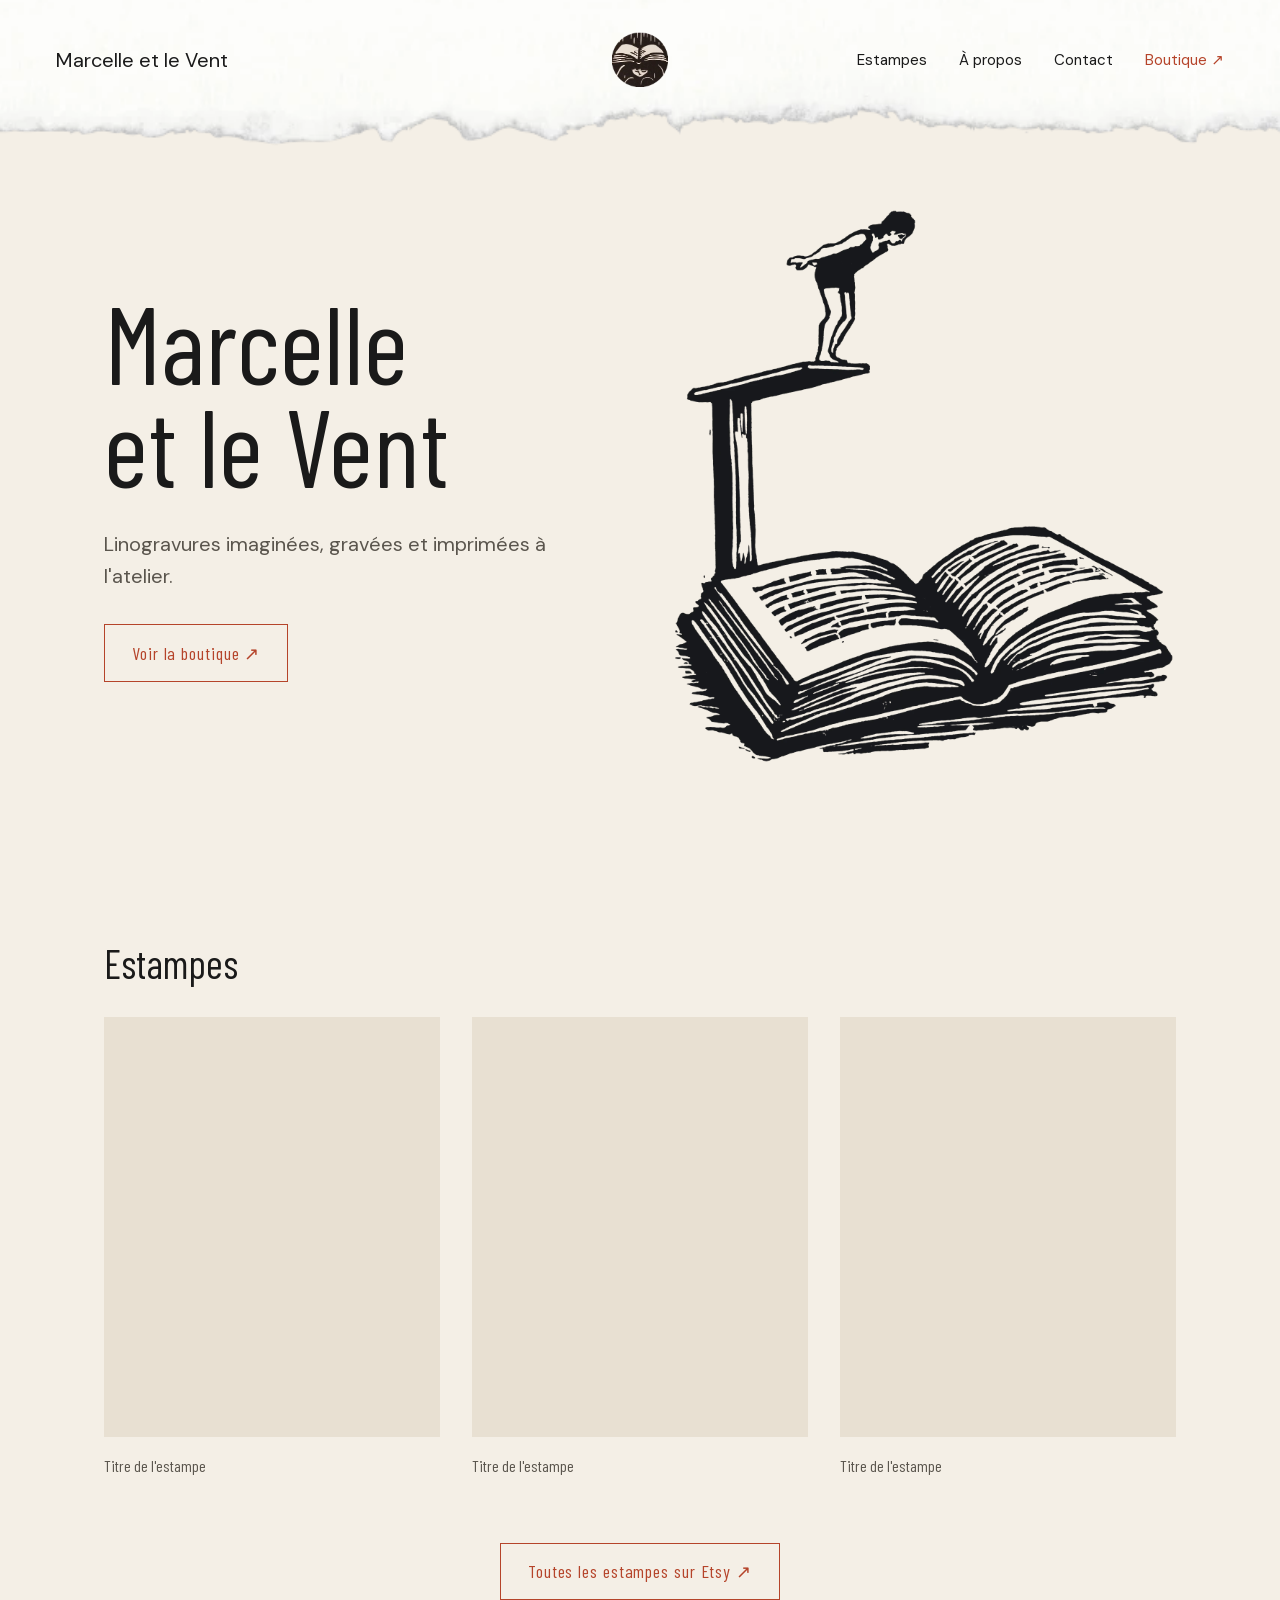
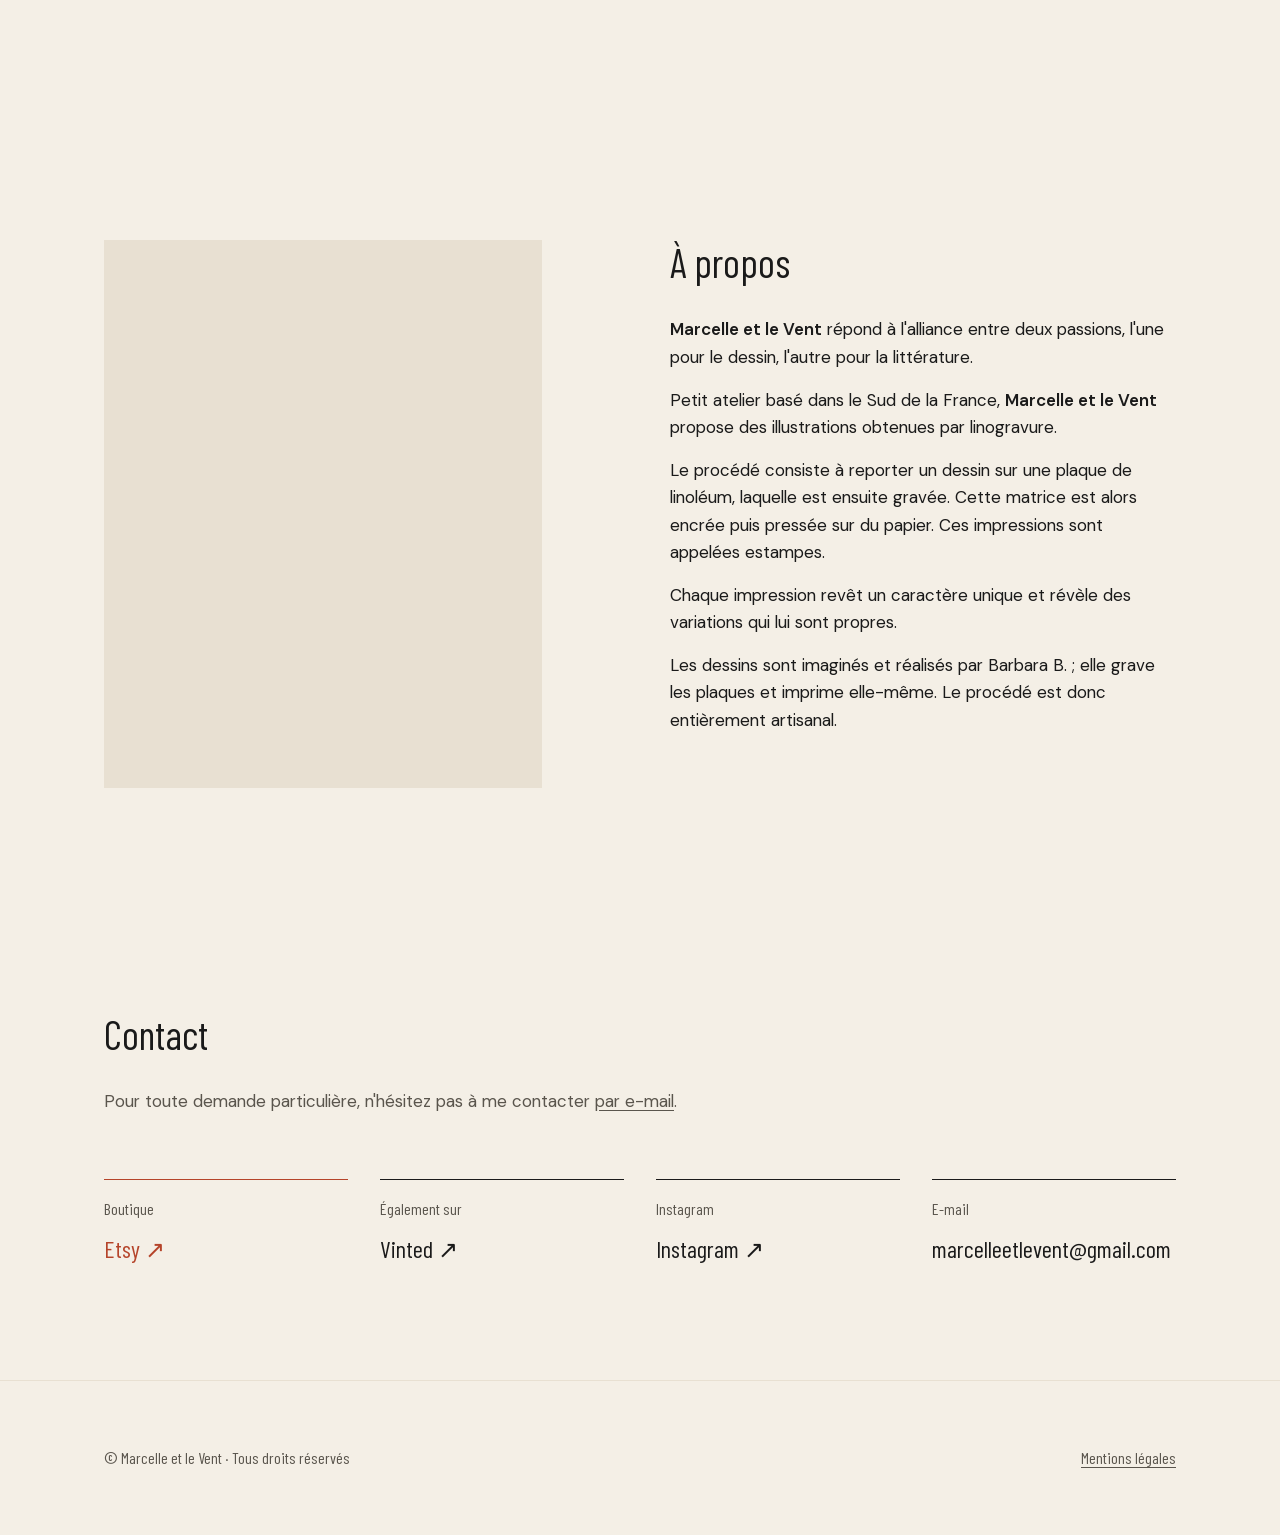
==== index.html @ aa11b21b "Ajouter la propriété intellectuelle aux mentions légales - Nouvelle partie « Propriété intellectuell" ====
<!doctype html>
<html lang="fr">
<head>
  <meta charset="utf-8">
  <meta name="viewport" content="width=device-width, initial-scale=1">
  <!-- Le site n'existe qu'en clair : demande aux navigateurs de ne pas l'assombrir -->
  <meta name="color-scheme" content="only light">
  <title>Marcelle et le Vent - Linogravures artisanales</title>
  <meta name="description" content="Marcelle et le Vent - Linogravures dessinées, gravées et imprimées à l'atelier.">
  <!-- Icônes : onglet du navigateur, écrans haute définition, écran d'accueil iPhone -->
  <link rel="icon" href="favicon.ico" sizes="48x48">
  <link rel="icon" href="images/logo/icone-192.png" type="image/png" sizes="192x192">
  <link rel="apple-touch-icon" href="images/logo/apple-touch-icon.png">
  <link rel="stylesheet" href="css/style.css">
</head>
<body>
  <!-- TODO : lien Etsy — remplacer les href="#" marqués « Etsy » (4 endroits) -->
  <a class="skip-link" href="#contenu">Aller au contenu</a>

  <header class="site-header">
    <div class="container site-header__inner">
      <a class="site-header__brand" href="#accueil">Marcelle et le Vent</a>
      <img class="site-header__logo" src="images/logo/logo.webp" alt="" width="168" height="165">
      <nav aria-label="Navigation principale">
        <ul class="site-nav">
          <li><a href="#estampes">Estampes</a></li>
          <li><a href="#a-propos">À propos</a></li>
          <li><a href="#contact">Contact</a></li>
          <li><a class="site-nav__shop" href="#">Boutique <span aria-hidden="true">↗</span></a></li><!-- Etsy -->
        </ul>
      </nav>
    </div>
  </header>

  <main id="contenu">

    <!-- 1. Accueil -->
    <section id="accueil" class="section hero">
      <div class="container hero__inner">
        <div class="hero__text">
          <h1 class="hero__title">Marcelle <span class="hero__title-line">et le Vent</span></h1>
          <p class="hero__lead">Linogravures imaginées, gravées et imprimées à l'atelier.</p>
          <a class="button" href="#">Voir la boutique <span aria-hidden="true">↗</span></a><!-- Etsy -->
        </div>
        <img class="hero__image" src="images/gallery/image-vitrine-encre.webp" width="1400" height="1550"
             alt="Linogravure à l'encre noire : une silhouette en maillot de bain, penchée au bout d'un plongeoir, s'apprête à plonger dans un grand livre ouvert.">
      </div>
    </section>

    <!-- 2. Estampes -->
    <section id="estampes" class="section" aria-labelledby="estampes-titre">
      <div class="container">
        <h2 id="estampes-titre">Estampes</h2>
        <ul class="gallery">
          <!-- Modèle d'une œuvre — dupliquer pour en ajouter :
          <li>
            <figure class="gallery__item">
              <img src="images/gallery/nom-du-fichier.jpg" alt="Description de l'estampe" width="800" height="1000" loading="lazy">
              <figcaption>Titre — détails (format, couleurs, tirage)</figcaption>
            </figure>
          </li>
          -->
          <li><figure class="gallery__item"><div class="placeholder" role="img" aria-label="Image à venir"></div><figcaption>Titre de l'estampe</figcaption></figure></li>
          <li><figure class="gallery__item"><div class="placeholder" role="img" aria-label="Image à venir"></div><figcaption>Titre de l'estampe</figcaption></figure></li>
          <li><figure class="gallery__item"><div class="placeholder" role="img" aria-label="Image à venir"></div><figcaption>Titre de l'estampe</figcaption></figure></li>
        </ul>
        <p class="gallery__more">
          <a class="button" href="#">Toutes les estampes sur Etsy <span aria-hidden="true">↗</span></a><!-- Etsy -->
        </p>
      </div>
    </section>

    <!-- 3. À propos -->
    <section id="a-propos" class="section" aria-labelledby="a-propos-titre">
      <div class="container about">
        <!-- TODO : photo (atelier, gravure…). Remplacer le bloc par :
        <img class="about__photo" src="images/display/nom-du-fichier.jpg" alt="Description de la photo" width="800" height="1000" loading="lazy">
        -->
        <div class="about__photo placeholder" role="img" aria-label="Photo à venir"></div>
        <div class="about__text">
          <h2 id="a-propos-titre">À propos</h2>
          <p><strong>Marcelle et le Vent</strong> répond à l'alliance entre deux passions, l'une pour le dessin, l'autre pour la littérature.</p>
          <p>Petit atelier basé dans le Sud de la France, <strong>Marcelle et le Vent</strong> propose des illustrations obtenues par linogravure.</p>
          <p>Le procédé consiste à reporter un dessin sur une plaque de linoléum, laquelle est ensuite gravée. Cette matrice est alors encrée puis pressée sur du papier. Ces impressions sont appelées estampes.</p>
          <p>Chaque impression revêt un caractère unique et révèle des variations qui lui sont propres.</p>
          <p>Les dessins sont imaginés et réalisés par Barbara B.&nbsp;; elle grave les plaques et imprime elle-même. Le procédé est donc entièrement artisanal.</p>
        </div>
      </div>
    </section>

    <!-- 4. Contact : boutique, Instagram, e-mail -->
    <section id="contact" class="section" aria-labelledby="contact-titre">
      <div class="container">
        <h2 id="contact-titre">Contact</h2>
        <p class="contact__intro">Pour toute demande particulière, n'hésitez pas à me contacter <a href="mailto:marcelleetlevent@gmail.com">par e-mail</a>.</p>
        <ul class="contact-list">
          <li class="contact-list__shop">
            <span class="contact-list__label">Boutique</span>
            <a href="#">Etsy <span aria-hidden="true">↗</span></a><!-- Etsy -->
          </li>
          <li>
            <span class="contact-list__label">Également sur</span>
            <a href="https://www.vinted.fr/member/15245684">Vinted <span aria-hidden="true">↗</span></a>
          </li>
          <li>
            <span class="contact-list__label">Instagram</span>
            <!-- TODO : lien Instagram -->
            <a href="#">Instagram <span aria-hidden="true">↗</span></a>
          </li>
          <li>
            <span class="contact-list__label">E-mail</span>
            <a href="mailto:marcelleetlevent@gmail.com">marcelleetlevent@gmail.com</a>
          </li>
        </ul>
      </div>
    </section>

  </main>

  <footer class="site-footer">
    <div class="container site-footer__inner">
      <p>© Marcelle et le Vent · Tous droits réservés</p>
      <p><a href="mentions-legales.html">Mentions légales</a></p>
    </div>
  </footer>
</body>
</html>
---- css/style.css ----
/* ==========================================================================
   Marcelle et le Vent — feuille de style
   0. Polices
   1. Variables (couleurs, typographie, espacements)
   2. Base
   3. Mise en page
   4. En-tête et pied de page
   5. Sections
   6. Composants
   7. Utilitaires temporaires
   ========================================================================== */


/* 0. Polices
   Hébergées dans le site (dossier fonts/, licence OFL) : aucune connexion
   à un service externe.
   -------------------------------------------------------------------------- */
@font-face {
  font-family: "Barlow Condensed";
  font-style: normal;
  font-weight: 400;
  font-display: swap;
  src: url("../fonts/barlow-condensed-400.woff2") format("woff2");
}

/* Police variable : un seul fichier pour toutes les graisses */
@font-face {
  font-family: "DM Sans";
  font-style: normal;
  font-weight: 100 1000;
  font-display: swap;
  src: url("../fonts/dm-sans-variable.woff2") format("woff2");
}


/* 1. Variables
   -------------------------------------------------------------------------- */
:root {
  /* Couleurs — papier, encre, et deux couleurs d'impression */
  --color-paper: #f4efe6;
  --color-paper-dark: #e8e0d2;
  --color-ink: #1a1a1a;
  --color-ink-soft: #5a554d;
  --color-blue: #2a4fa8;  /* survol des liens, focus clavier */
  --color-red: #b5442a;   /* rouge ocre : boutons et liens vers Etsy */

  /* Typographie
     --font-text : texte courant, header (DM Sans)
     --font-sans : titres, légendes, boutons (Barlow Condensed) */
  --font-text: "DM Sans", system-ui, sans-serif;
  --font-sans: "Barlow Condensed", "Arial Narrow", sans-serif;

  --text-base: 1.0625rem;
  --text-small: 1rem;
  --text-h2: clamp(1.75rem, 1.4rem + 1.5vw, 2.5rem);
  --text-h1: clamp(3.75rem, 2rem + 6vw, 7.5rem);
  --line-height: 1.6;

  /* Espacements */
  --space-xs: 0.5rem;
  --space-s: 1rem;
  --space-m: 2rem;
  --space-l: 4rem;
  --space-xl: clamp(4rem, 3rem + 5vw, 8rem);

  /* Largeurs */
  --width-page: 72rem;
  --width-text: 38rem;
  --gutter: clamp(1rem, 0.5rem + 2.5vw, 2.5rem);

  /* Place disponible de chaque côté de la colonne de contenu (0 sur les
     écrans étroits) : sert à décaler le nom et le menu du header vers les bords. */
  --side-space: max(0px, (100vw - var(--width-page) - 2rem) / 2);
}


/* 2. Base
   -------------------------------------------------------------------------- */
*,
*::before,
*::after {
  box-sizing: border-box;
}

html {
  color-scheme: only light; /* pas d'assombrissement automatique en mode sombre */
  scroll-behavior: smooth;
}

body {
  margin: 0;
  background: var(--color-paper);
  color: var(--color-ink);
  font-family: var(--font-text);
  font-size: var(--text-base);
  line-height: var(--line-height);
  -webkit-font-smoothing: antialiased;
}

h1,
h2,
h3 {
  margin: 0 0 var(--space-m);
  font-family: var(--font-sans);
  font-weight: 400;
  line-height: 1.1;
}

h2 {
  font-size: var(--text-h2);
}

p {
  margin: 0 0 var(--space-s);
}

img {
  display: block;
  max-width: 100%;
  height: auto;
}

a {
  color: inherit;
  text-decoration-thickness: 1px;
  text-underline-offset: 0.2em;
}

a:hover {
  color: var(--color-blue);
}

:focus-visible {
  outline: 2px solid var(--color-blue);
  outline-offset: 3px;
}

@media (prefers-reduced-motion: reduce) {
  html {
    scroll-behavior: auto;
  }
}


/* 3. Mise en page
   -------------------------------------------------------------------------- */
.container {
  width: 100%;
  max-width: var(--width-page);
  margin-inline: auto;
  padding-inline: var(--gutter);
}

.section {
  padding-block: var(--space-xl);
}


/* 4. En-tête et pied de page
   -------------------------------------------------------------------------- */
.skip-link {
  position: absolute;
  top: -100%;
  left: var(--space-s);
  padding: var(--space-xs) var(--space-s);
  background: var(--color-ink);
  color: var(--color-paper);
}

.skip-link:focus {
  top: var(--space-s);
}

/* Fond : scan de papier coton, bord frangé en bas.
   L'image (1718 × 335 px) est affichée agrandie 1,5 fois et alignée en bas,
   pour que le bord frangé forme toujours la limite du header. */
.site-header {
  padding-bottom: 3.5rem; /* espace entre le contenu et le bord frangé */
  background: url("../images/display/papier-bord.webp") center bottom / 2577px auto repeat-x;
}

/* Nom à gauche, logo au centre, menu à droite */
.site-header__inner {
  display: grid;
  grid-template-columns: 1fr auto 1fr;
  align-items: center;
  gap: var(--space-m);
  padding-block: var(--space-m);
}

/* Nom et menu décalés vers les bords de l'écran, au-delà de la colonne de
   contenu : jusqu'à 8rem sur grand écran, moins (voire rien) s'il manque de place. */
.site-header__brand {
  justify-self: start;
  margin-left: calc(-1 * min(var(--side-space), 8rem));
  font-size: 1.25rem;
  text-decoration: none;
}

.site-header__logo {
  width: 3.5rem;
}

.site-header nav {
  justify-self: end;
  margin-right: calc(-1 * min(var(--side-space), 10rem));
}

.site-nav {
  display: flex;
  flex-wrap: wrap;
  gap: var(--space-xs) var(--space-m);
  margin: 0;
  padding: 0;
  list-style: none;
  font-size: 0.9375rem;
}

.site-nav a {
  text-decoration: none;
}

.site-nav__shop {
  color: var(--color-red);
}

/* Sur petit écran : logo puis menu, centrés. Le nom est masqué car le grand
   titre « Marcelle et le Vent » apparaît juste en dessous. */
@media (max-width: 48rem) {
  .site-header__inner {
    grid-template-columns: minmax(0, 1fr);
    justify-items: center;
    gap: var(--space-s);
  }

  .site-header__brand {
    display: none;
  }

  .site-header__logo {
    order: -1;
  }

  .site-header nav {
    justify-self: center;
  }

  .site-nav {
    justify-content: center;
    column-gap: 1.25rem;
  }
}

.site-footer {
  padding-block: var(--space-l);
  border-top: 1px solid var(--color-paper-dark);
  font-family: var(--font-sans);
  font-size: var(--text-small);
  color: var(--color-ink-soft);
}

/* Copyright à gauche, lien « Mentions légales » à droite */
.site-footer__inner {
  display: flex;
  flex-wrap: wrap;
  justify-content: space-between;
  gap: var(--space-xs) var(--space-m);
}

.site-footer p {
  margin: 0;
}


/* 5. Sections
   -------------------------------------------------------------------------- */

/* Accueil : texte à gauche, gravure à droite (empilés sur mobile).
   Peu d'espace en haut, et une gravure limitée en hauteur, pour que
   tout l'accueil tienne dans le premier écran. */
.hero {
  padding-block: var(--space-m) var(--space-l);
}

.hero__inner {
  display: grid;
  grid-template-columns: 1fr 1fr;
  align-items: center;
  gap: var(--space-l);
}

/* Titre sur deux lignes : « Marcelle » / « et le Vent » */
.hero__title {
  font-size: var(--text-h1);
  line-height: 0.95;
}

.hero__title-line {
  display: block;
}

.hero__lead {
  max-width: var(--width-text);
  margin-bottom: var(--space-m);
  font-size: 1.25rem;
  color: var(--color-ink-soft);
}

.hero__image {
  justify-self: center;
  width: auto;
  /* hauteur de l'écran moins header et marges, sans descendre sous 24rem */
  max-height: max(24rem, calc(100vh - 14rem));
  max-height: max(24rem, calc(100svh - 14rem));
}

@media (max-width: 48rem) {
  .hero__inner {
    grid-template-columns: minmax(0, 1fr);
  }
}

/* À propos : photo à gauche, texte à droite (photo au-dessus sur mobile) */
.about {
  display: grid;
  grid-template-columns: 1fr 1.3fr;
  align-items: start;
  gap: var(--space-l);
}

.about__photo {
  width: 100%;
  aspect-ratio: 4 / 5;
  object-fit: cover;
}

.about__text {
  max-width: var(--width-text);
  padding-left: var(--space-l); /* éloigne le texte de la photo */
}

.about__text strong {
  font-weight: 600;
}

@media (max-width: 48rem) {
  .about {
    grid-template-columns: minmax(0, 1fr);
    gap: var(--space-m);
  }

  .about__text {
    padding-left: 0;
  }
}

/* Page Mentions légales : une colonne de texte */
.legal {
  max-width: calc(var(--width-text) + 2 * var(--gutter));
}

.legal h1 {
  font-size: var(--text-h2);
}

.legal h2 {
  margin: var(--space-l) 0 var(--space-s);
  font-size: 1.5rem;
}

/* Contact : phrase d'introduction, puis une colonne par lien (empilées sur mobile) */
.contact__intro {
  max-width: var(--width-text);
  margin-bottom: var(--space-l);
  color: var(--color-ink-soft);
}


/* 6. Composants
   -------------------------------------------------------------------------- */

/* Galerie */
.gallery {
  display: grid;
  grid-template-columns: repeat(auto-fill, minmax(min(100%, 18rem), 1fr));
  gap: var(--space-l) var(--space-m);
  margin: 0;
  padding: 0;
  list-style: none;
}

.gallery__item {
  margin: 0;
}

.gallery__item figcaption {
  margin-top: var(--space-s);
  font-family: var(--font-sans);
  font-size: var(--text-small);
  color: var(--color-ink-soft);
}

.gallery__more {
  margin-top: var(--space-l);
  text-align: center;
}

/* Bouton (vers Etsy) */
.button {
  display: inline-block;
  padding: 0.75em 1.5em;
  border: 1px solid var(--color-red);
  color: var(--color-red);
  font-family: var(--font-sans);
  font-size: 1.125rem;
  letter-spacing: 0.05em;
  text-decoration: none;
}

.button:hover {
  background: var(--color-red);
  color: var(--color-paper);
}

/* Liste de contacts */
.contact-list {
  display: grid;
  grid-template-columns: repeat(auto-fit, minmax(min(100%, 14rem), 1fr));
  gap: var(--space-m);
  margin: 0;
  padding: 0;
  list-style: none;
}

.contact-list li {
  padding-top: var(--space-s);
  border-top: 1px solid var(--color-ink);
}

.contact-list__label {
  display: block;
  margin-bottom: var(--space-xs);
  font-family: var(--font-sans);
  font-size: var(--text-small);
  color: var(--color-ink-soft);
}

.contact-list a {
  font-family: var(--font-sans);
  font-size: 1.5rem;
  text-decoration: none;
  overflow-wrap: anywhere; /* l'adresse e-mail ne déborde pas sur mobile */
}

.contact-list .contact-list__shop {
  border-color: var(--color-red);
}

.contact-list .contact-list__shop a {
  color: var(--color-red);
}


/* 7. Utilitaires temporaires (à supprimer quand le contenu réel est en place)
   -------------------------------------------------------------------------- */
.placeholder {
  aspect-ratio: 4 / 5;
  background: var(--color-paper-dark);
}
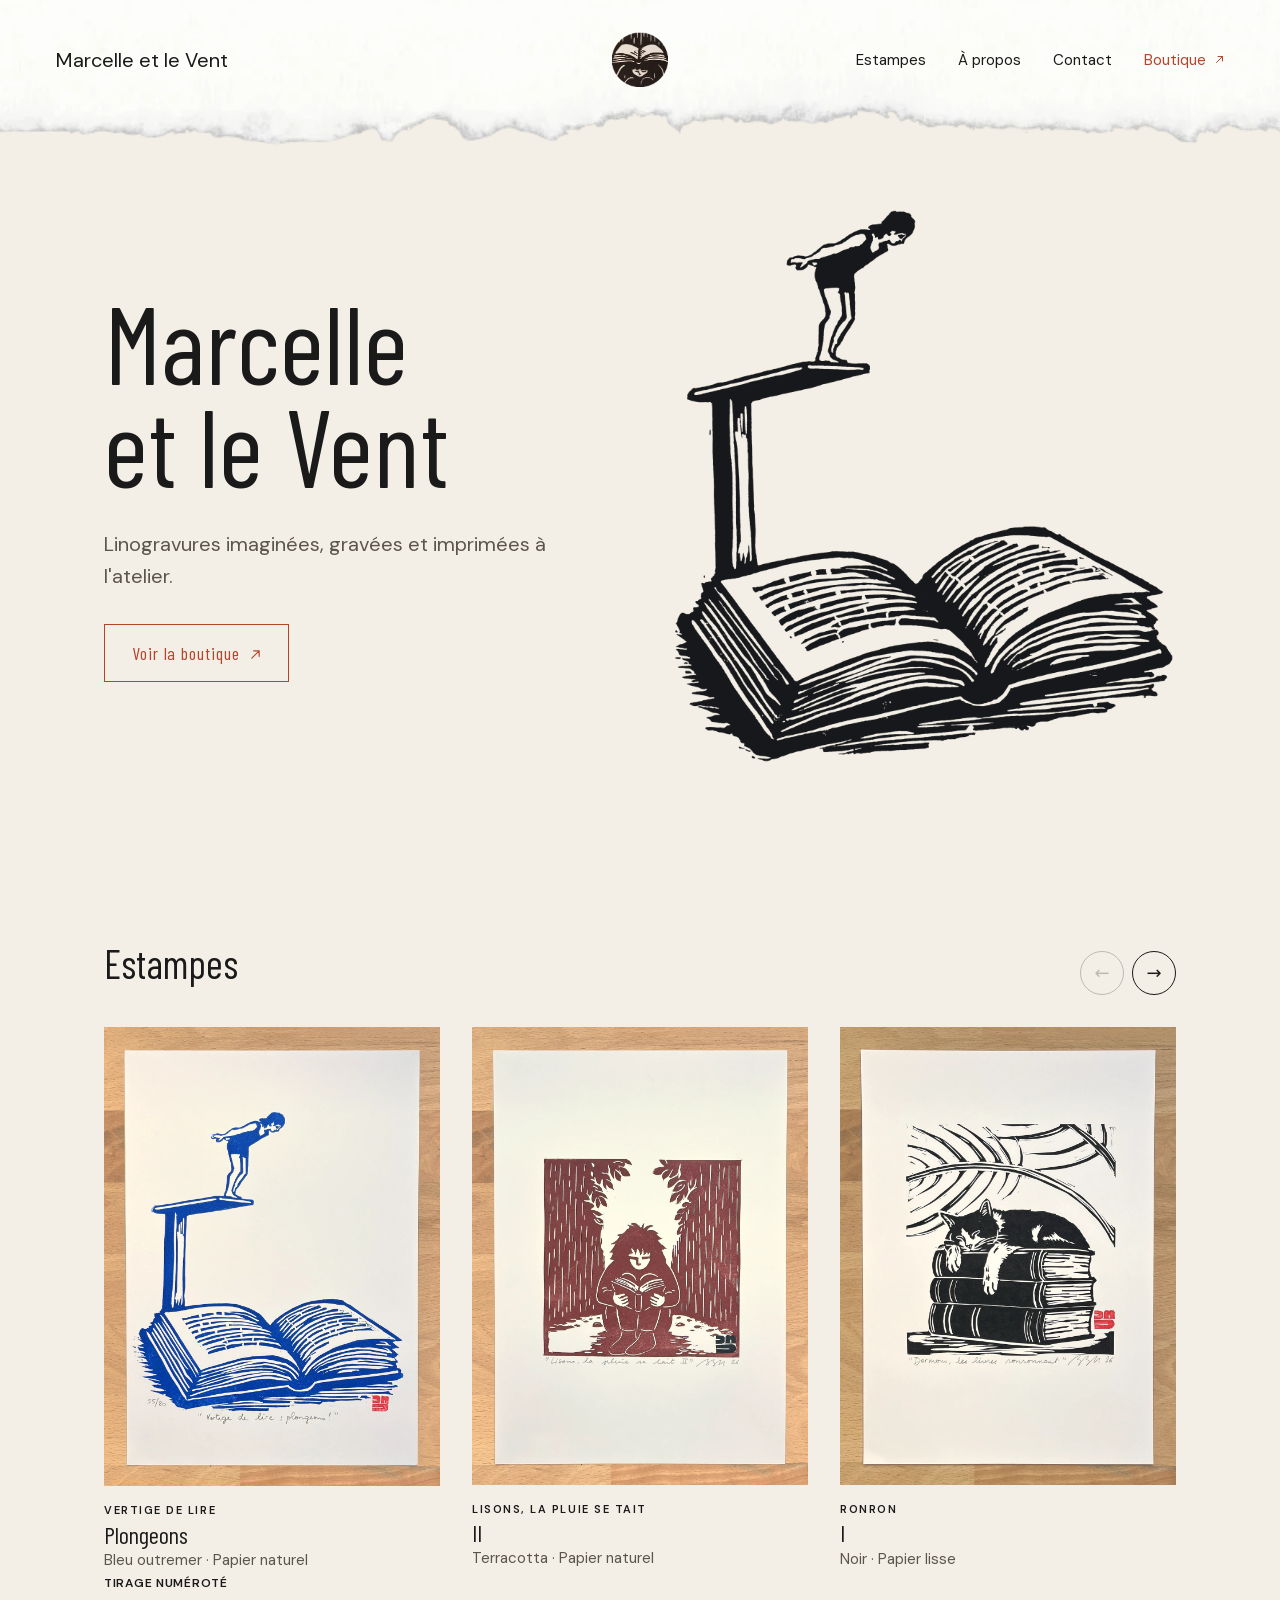
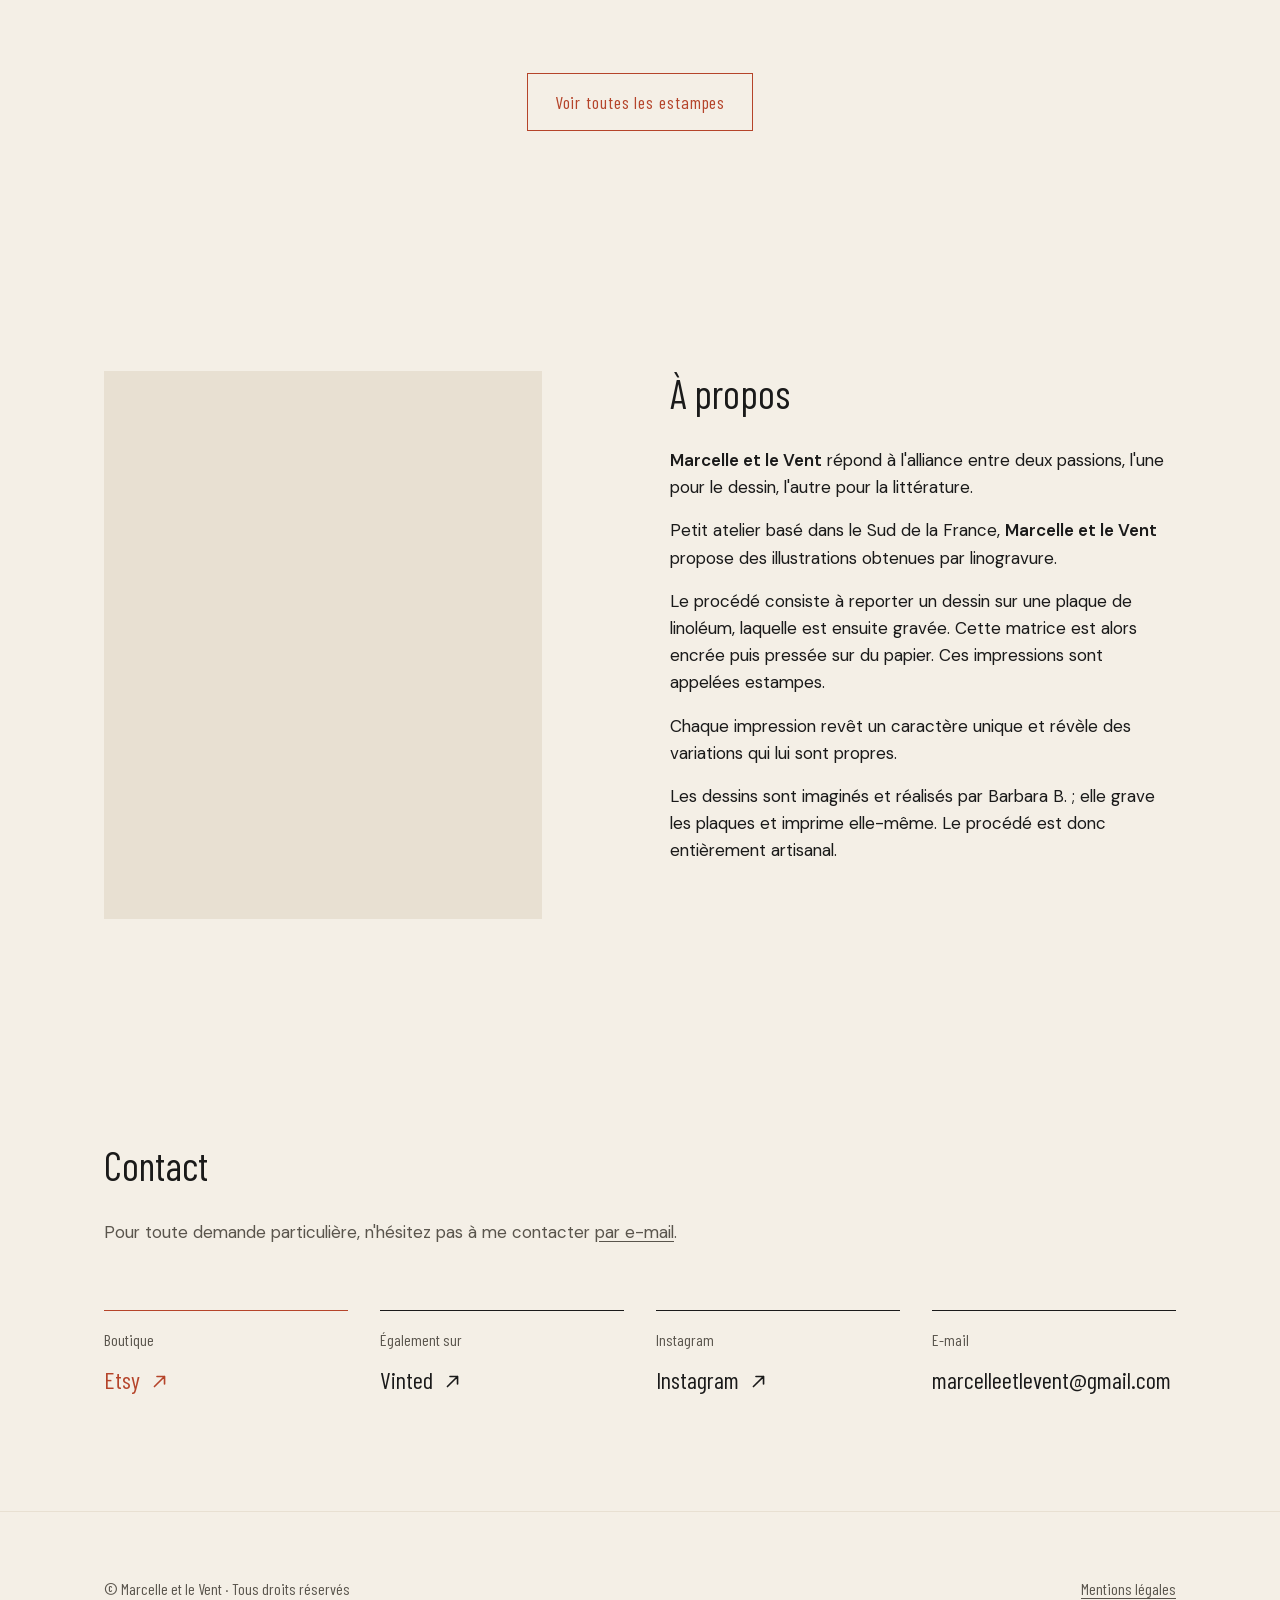
==== commit 0ae99f5e: "Ajouter la page Estampes, le carrousel et la visionneuse - Page estampes.html : estampes classées pa" ====
--- a/index.html
+++ b/index.html
@@ -14,19 +14,19 @@
   <link rel="stylesheet" href="css/style.css">
 </head>
 <body>
-  <!-- TODO : lien Etsy — remplacer les href="#" marqués « Etsy » (4 endroits) -->
+  <!-- TODO : lien Etsy — remplacer les href="#" marqués « Etsy » (index.html, estampes.html, mentions-legales.html) -->
   <a class="skip-link" href="#contenu">Aller au contenu</a>
 
   <header class="site-header">
     <div class="container site-header__inner">
       <a class="site-header__brand" href="#accueil">Marcelle et le Vent</a>
-      <img class="site-header__logo" src="images/logo/logo.webp" alt="" width="168" height="165">
+      <a class="site-header__logo" href="#accueil"><img src="images/logo/logo.webp" alt="Accueil" width="168" height="165"></a>
       <nav aria-label="Navigation principale">
         <ul class="site-nav">
-          <li><a href="#estampes">Estampes</a></li>
+          <li><a href="estampes.html">Estampes</a></li>
           <li><a href="#a-propos">À propos</a></li>
           <li><a href="#contact">Contact</a></li>
-          <li><a class="site-nav__shop" href="#">Boutique <span aria-hidden="true">↗</span></a></li><!-- Etsy -->
+          <li><a class="site-nav__shop" href="#">Boutique <span class="icon-external" aria-hidden="true"></span></a></li><!-- Etsy -->
         </ul>
       </nav>
     </div>
@@ -40,32 +40,104 @@
         <div class="hero__text">
           <h1 class="hero__title">Marcelle <span class="hero__title-line">et le Vent</span></h1>
           <p class="hero__lead">Linogravures imaginées, gravées et imprimées à l'atelier.</p>
-          <a class="button" href="#">Voir la boutique <span aria-hidden="true">↗</span></a><!-- Etsy -->
+          <a class="button" href="#">Voir la boutique <span class="icon-external" aria-hidden="true"></span></a><!-- Etsy -->
         </div>
         <img class="hero__image" src="images/gallery/image-vitrine-encre.webp" width="1400" height="1550"
-             alt="Linogravure à l'encre noire : une silhouette en maillot de bain, penchée au bout d'un plongeoir, s'apprête à plonger dans un grand livre ouvert.">
-      </div>
-    </section>
-
-    <!-- 2. Estampes -->
+             alt="Linogravure « Plongeons » à l'encre noire : une silhouette en maillot de bain, penchée au bout d'un plongeoir, s'apprête à plonger dans un grand livre ouvert.">
+      </div>
+    </section>
+
+    <!-- 2. Estampes : carrousel d'une sélection (jamais deux versions d'une même estampe côte à côte).
+         Un clic sur une estampe l'ouvre dans la visionneuse, avec un lien vers sa collection. -->
     <section id="estampes" class="section" aria-labelledby="estampes-titre">
       <div class="container">
-        <h2 id="estampes-titre">Estampes</h2>
-        <ul class="gallery">
-          <!-- Modèle d'une œuvre — dupliquer pour en ajouter :
-          <li>
-            <figure class="gallery__item">
-              <img src="images/gallery/nom-du-fichier.jpg" alt="Description de l'estampe" width="800" height="1000" loading="lazy">
-              <figcaption>Titre — détails (format, couleurs, tirage)</figcaption>
-            </figure>
-          </li>
-          -->
-          <li><figure class="gallery__item"><div class="placeholder" role="img" aria-label="Image à venir"></div><figcaption>Titre de l'estampe</figcaption></figure></li>
-          <li><figure class="gallery__item"><div class="placeholder" role="img" aria-label="Image à venir"></div><figcaption>Titre de l'estampe</figcaption></figure></li>
-          <li><figure class="gallery__item"><div class="placeholder" role="img" aria-label="Image à venir"></div><figcaption>Titre de l'estampe</figcaption></figure></li>
+        <div class="section-head">
+          <h2 id="estampes-titre">Estampes</h2>
+          <!-- Flèches : affichées par js/carousel.js (sans JavaScript, on fait défiler à la main) -->
+          <div class="carousel__controls" hidden>
+            <button class="carousel__button" type="button" data-carousel-prev aria-label="Estampes précédentes">←</button>
+            <button class="carousel__button" type="button" data-carousel-next aria-label="Estampes suivantes">→</button>
+          </div>
+        </div>
+        <ul class="carousel" data-carousel aria-label="Sélection d'estampes">
+          <li class="print-card">
+            <a class="print-card__zoom" href="images/gallery/Plongeons_VertigeDeLire_BleuOutreMer_PapierNaturel_retouche.webp" data-zoom data-collection-href="estampes.html#vertige-de-lire">
+              <img src="images/gallery/Plongeons_VertigeDeLire_BleuOutreMer_PapierNaturel_retouche.webp" width="1171" height="1600" loading="lazy" decoding="async"
+                   alt="Linogravure « Plongeons », encre bleu outremer sur papier naturel.">
+            </a>
+            <p class="print-card__collection">Vertige de lire</p>
+            <h3 class="print-card__title">Plongeons</h3>
+            <p class="print-card__meta">Bleu outremer · Papier naturel</p>
+            <p class="print-card__note">Tirage numéroté</p>
+          </li>
+          <li class="print-card">
+            <a class="print-card__zoom" href="images/gallery/II_LisonsLaPluieSeTait_TerraCotta_PapierNaturel_retouche.webp" data-zoom data-collection-href="estampes.html#lisons-la-pluie-se-tait">
+              <img src="images/gallery/II_LisonsLaPluieSeTait_TerraCotta_PapierNaturel_retouche.webp" width="1175" height="1600" loading="lazy" decoding="async"
+                   alt="Linogravure « Lisons, la pluie se tait II », encre terracotta sur papier naturel.">
+            </a>
+            <p class="print-card__collection">Lisons, la pluie se tait</p>
+            <h3 class="print-card__title">II</h3>
+            <p class="print-card__meta">Terracotta · Papier naturel</p>
+          </li>
+          <li class="print-card">
+            <a class="print-card__zoom" href="images/gallery/I_Ronron_Noir_PapierLisse_retouche.webp" data-zoom data-collection-href="estampes.html#ronron">
+              <img src="images/gallery/I_Ronron_Noir_PapierLisse_retouche.webp" width="1174" height="1600" loading="lazy" decoding="async"
+                   alt="Linogravure « Ronron I », encre noire sur papier lisse.">
+            </a>
+            <p class="print-card__collection">Ronron</p>
+            <h3 class="print-card__title">I</h3>
+            <p class="print-card__meta">Noir · Papier lisse</p>
+          </li>
+          <li class="print-card">
+            <a class="print-card__zoom" href="images/gallery/I_AuCreuxDunLivre_Bleu_Coton_retouche.webp" data-zoom data-collection-href="estampes.html#au-creux-dun-livre">
+              <img src="images/gallery/I_AuCreuxDunLivre_Bleu_Coton_retouche.webp" width="1172" height="1600" loading="lazy" decoding="async"
+                   alt="Linogravure « Au creux d'un livre I », encre bleue sur papier coton.">
+            </a>
+            <p class="print-card__collection">Au creux d'un livre</p>
+            <h3 class="print-card__title">I</h3>
+            <p class="print-card__meta">Bleu · Papier coton</p>
+          </li>
+          <li class="print-card">
+            <a class="print-card__zoom" href="images/gallery/Grimpons_VertigeDeLire_Bleu_PapierNaturel_retouche.webp" data-zoom data-collection-href="estampes.html#vertige-de-lire">
+              <img src="images/gallery/Grimpons_VertigeDeLire_Bleu_PapierNaturel_retouche.webp" width="1174" height="1600" loading="lazy" decoding="async"
+                   alt="Linogravure « Grimpons », encre bleue sur papier naturel.">
+            </a>
+            <p class="print-card__collection">Vertige de lire</p>
+            <h3 class="print-card__title">Grimpons</h3>
+            <p class="print-card__meta">Bleu · Papier naturel</p>
+            <p class="print-card__note">Tirage numéroté</p>
+          </li>
+          <li class="print-card">
+            <a class="print-card__zoom" href="images/gallery/V_LisonsLaPluieSeTait_Noir_PapierNaturel_retouche.webp" data-zoom data-collection-href="estampes.html#lisons-la-pluie-se-tait">
+              <img src="images/gallery/V_LisonsLaPluieSeTait_Noir_PapierNaturel_retouche.webp" width="1174" height="1600" loading="lazy" decoding="async"
+                   alt="Linogravure « Lisons, la pluie se tait V », encre noire sur papier naturel.">
+            </a>
+            <p class="print-card__collection">Lisons, la pluie se tait</p>
+            <h3 class="print-card__title">V</h3>
+            <p class="print-card__meta">Noir · Papier naturel</p>
+          </li>
+          <li class="print-card">
+            <a class="print-card__zoom" href="images/gallery/II_Ronron_Bleu_PapierNaturel_retouche.webp" data-zoom data-collection-href="estampes.html#ronron">
+              <img src="images/gallery/II_Ronron_Bleu_PapierNaturel_retouche.webp" width="1171" height="1600" loading="lazy" decoding="async"
+                   alt="Linogravure « Ronron II », encre bleue sur papier naturel.">
+            </a>
+            <p class="print-card__collection">Ronron</p>
+            <h3 class="print-card__title">II</h3>
+            <p class="print-card__meta">Bleu · Papier naturel</p>
+            <p class="print-card__note">Tirage numéroté</p>
+          </li>
+          <li class="print-card">
+            <a class="print-card__zoom" href="images/gallery/EntronsLaPluieMurmure_Entrons_Bleu_PapierNaturel_retouche.webp" data-zoom data-collection-href="estampes.html#entrons">
+              <img src="images/gallery/EntronsLaPluieMurmure_Entrons_Bleu_PapierNaturel_retouche.webp" width="1174" height="1600" loading="lazy" decoding="async"
+                   alt="Linogravure « Entrons, la pluie murmure », encre bleue sur papier naturel.">
+            </a>
+            <p class="print-card__collection">Entrons</p>
+            <h3 class="print-card__title">Entrons, la pluie murmure</h3>
+            <p class="print-card__meta">Bleu · Papier naturel</p>
+          </li>
         </ul>
         <p class="gallery__more">
-          <a class="button" href="#">Toutes les estampes sur Etsy <span aria-hidden="true">↗</span></a><!-- Etsy -->
+          <a class="button" href="estampes.html">Voir toutes les estampes</a>
         </p>
       </div>
     </section>
@@ -96,16 +168,16 @@
         <ul class="contact-list">
           <li class="contact-list__shop">
             <span class="contact-list__label">Boutique</span>
-            <a href="#">Etsy <span aria-hidden="true">↗</span></a><!-- Etsy -->
+            <a href="#">Etsy <span class="icon-external" aria-hidden="true"></span></a><!-- Etsy -->
           </li>
           <li>
             <span class="contact-list__label">Également sur</span>
-            <a href="https://www.vinted.fr/member/15245684">Vinted <span aria-hidden="true">↗</span></a>
+            <a href="https://www.vinted.fr/member/15245684">Vinted <span class="icon-external" aria-hidden="true"></span></a>
           </li>
           <li>
             <span class="contact-list__label">Instagram</span>
             <!-- TODO : lien Instagram -->
-            <a href="#">Instagram <span aria-hidden="true">↗</span></a>
+            <a href="#">Instagram <span class="icon-external" aria-hidden="true"></span></a>
           </li>
           <li>
             <span class="contact-list__label">E-mail</span>
@@ -123,5 +195,7 @@
       <p><a href="mentions-legales.html">Mentions légales</a></p>
     </div>
   </footer>
+  <script src="js/carousel.js" defer></script>
+  <script src="js/lightbox.js" defer></script>
 </body>
 </html>
--- a/css/style.css
+++ b/css/style.css
@@ -142,6 +142,20 @@
 }
 
 
+/* Petite flèche « lien externe » (Boutique, Etsy, Vinted, Instagram).
+   Dessinée en SVG plutôt que le caractère ↗, que l'iPhone affiche en emoji.
+   Elle prend la couleur du texte. */
+.icon-external {
+  display: inline-block;
+  width: 0.62em;
+  height: 0.62em;
+  margin-left: 0.3em;
+  background-color: currentColor;
+  -webkit-mask: url("data:image/svg+xml,%3Csvg xmlns='http://www.w3.org/2000/svg' viewBox='0 0 12 12' fill='none' stroke='black' stroke-width='1.3' stroke-linecap='round' stroke-linejoin='round'%3E%3Cpath d='M2 10 10 2M4 2h6v6'/%3E%3C/svg%3E") center / contain no-repeat;
+  mask: url("data:image/svg+xml,%3Csvg xmlns='http://www.w3.org/2000/svg' viewBox='0 0 12 12' fill='none' stroke='black' stroke-width='1.3' stroke-linecap='round' stroke-linejoin='round'%3E%3Cpath d='M2 10 10 2M4 2h6v6'/%3E%3C/svg%3E") center / contain no-repeat;
+}
+
+
 /* 3. Mise en page
    -------------------------------------------------------------------------- */
 .container {
@@ -153,6 +167,35 @@
 
 .section {
   padding-block: var(--space-xl);
+}
+
+/* Pages secondaires (Estampes, Mentions légales) : contenu plus proche du header */
+.section--page {
+  padding-top: clamp(2rem, 1.5rem + 2vw, 3.25rem);
+}
+
+/* Fil d'Ariane des pages secondaires : « Accueil / Estampes » */
+.breadcrumb ol {
+  display: flex;
+  flex-wrap: wrap;
+  margin: 0 0 var(--space-s);
+  padding: 0;
+  list-style: none;
+  font-size: 0.875rem;
+  color: var(--color-ink-soft);
+}
+
+.breadcrumb li + li::before {
+  content: "/";
+  margin: 0 0.5em;
+}
+
+.breadcrumb a {
+  text-decoration: none;
+}
+
+.breadcrumb a:hover {
+  text-decoration: underline;
 }
 
 
@@ -197,8 +240,14 @@
   text-decoration: none;
 }
 
+/* Logo : lien vers l'accueil, sur toutes les pages */
 .site-header__logo {
+  display: block;
   width: 3.5rem;
+}
+
+.site-header__logo img {
+  width: 100%;
 }
 
 .site-header nav {
@@ -218,6 +267,13 @@
 
 .site-nav a {
   text-decoration: none;
+}
+
+/* Page en cours (ex. « Estampes » sur la page Estampes) : soulignée */
+.site-nav a[aria-current="page"] {
+  text-decoration: underline;
+  text-decoration-thickness: 1px;
+  text-underline-offset: 0.35em;
 }
 
 .site-nav__shop {
@@ -354,6 +410,131 @@
   }
 }
 
+/* Page Estampes : liens vers les collections, puis une grille par collection */
+.page-title {
+  font-size: clamp(2.75rem, 2rem + 3.25vw, 5rem);
+  line-height: 1;
+}
+
+.collections-nav ul {
+  display: flex;
+  flex-wrap: wrap;
+  gap: var(--space-xs) var(--space-m);
+  margin: 0 0 var(--space-l);
+  padding: 0;
+  list-style: none;
+}
+
+.collections-nav a {
+  color: var(--color-ink-soft);
+  text-decoration: none;
+}
+
+.collections-nav a:hover {
+  color: var(--color-blue);
+}
+
+.collection {
+  padding-top: var(--space-l);
+  border-top: 1px solid var(--color-paper-dark);
+  scroll-margin-top: var(--space-m); /* le titre ne colle pas au bord après un clic */
+}
+
+.collection + .collection {
+  margin-top: var(--space-xl);
+}
+
+.collection h2 {
+  margin-bottom: var(--space-s);
+}
+
+.collection__intro {
+  max-width: var(--width-text);
+  margin-bottom: var(--space-l);
+  color: var(--color-ink-soft);
+}
+
+.print-grid {
+  display: grid;
+  grid-template-columns: repeat(auto-fill, minmax(min(100%, 16rem), 1fr));
+  gap: var(--space-l) var(--space-m);
+  margin: 0;
+  padding: 0;
+  list-style: none;
+}
+
+/* Cartes d'estampes (page Estampes et carrousel de l'accueil) */
+.print-card img {
+  width: 100%;
+  margin-bottom: var(--space-s);
+}
+
+/* Page Estampes : l'image s'ouvre en grand dans la visionneuse */
+.print-card__zoom {
+  display: block;
+  cursor: zoom-in;
+}
+
+.print-card__zoom img {
+  transition: opacity 0.2s;
+}
+
+.print-card__zoom:hover img {
+  opacity: 0.88;
+}
+
+/* Collection en surtitre, au-dessus du titre (carrousel de l'accueil) */
+.print-card__collection {
+  margin: 0 0 0.125rem;
+  font-size: 0.6875rem;
+  font-weight: 600;
+  letter-spacing: 0.14em;
+  text-transform: uppercase;
+}
+
+.print-card__title {
+  margin: 0;
+  font-size: 1.5rem;
+}
+
+.print-card__meta {
+  margin: 0;
+  font-size: 0.9375rem;
+  color: var(--color-ink-soft);
+}
+
+/* Mention facultative, ex. « Tirage numéroté » : en gras, juste sous l'encre et le papier */
+.print-card__note {
+  margin: 0.125rem 0 0;
+  font-size: 0.75rem;
+  font-weight: 600;
+  letter-spacing: 0.06em;
+  text-transform: uppercase;
+}
+
+/* Sur mobile : deux estampes par ligne */
+@media (max-width: 34rem) {
+  .print-grid {
+    grid-template-columns: repeat(2, minmax(0, 1fr));
+    gap: var(--space-m) var(--space-s);
+  }
+
+  .print-card__title {
+    font-size: 1.25rem;
+  }
+
+  .print-card__meta {
+    font-size: 0.8125rem;
+  }
+}
+
+.shop-cta {
+  margin-top: var(--space-xl);
+  padding-top: var(--space-l);
+  border-top: 1px solid var(--color-paper-dark);
+  text-align: center;
+}
+
 /* Page Mentions légales : une colonne de texte */
 .legal {
   max-width: calc(var(--width-text) + 2 * var(--gutter));
@@ -379,25 +560,248 @@
 /* 6. Composants
    -------------------------------------------------------------------------- */
 
-/* Galerie */
-.gallery {
+/* Titre de section avec, à droite, les flèches du carrousel */
+.section-head {
+  display: flex;
+  align-items: baseline;
+  justify-content: space-between;
+  gap: var(--space-m);
+  margin-bottom: var(--space-m);
+}
+
+.section-head h2 {
+  margin: 0;
+}
+
+/* Carrousel : une rangée qui défile horizontalement, cartes « aimantées ».
+   3 cartes visibles sur ordinateur, 2 sur tablette, 1 et un bout sur mobile. */
+.carousel {
+  --visible: 3;
   display: grid;
-  grid-template-columns: repeat(auto-fill, minmax(min(100%, 18rem), 1fr));
-  gap: var(--space-l) var(--space-m);
+  grid-auto-flow: column;
+  grid-auto-columns: calc((100% - (var(--visible) - 1) * var(--space-m)) / var(--visible));
+  gap: var(--space-m);
+  margin: 0;
+  padding: 0 0 var(--space-s);
+  list-style: none;
+  overflow-x: auto;
+  scroll-snap-type: x mandatory;
+  overscroll-behavior-x: contain;
+}
+
+.carousel > li {
+  scroll-snap-align: start;
+}
+
+/* Avec les flèches (script chargé), la barre de défilement est masquée */
+.carousel--enhanced {
+  scrollbar-width: none;
+}
+
+.carousel--enhanced::-webkit-scrollbar {
+  display: none;
+}
+
+@media (max-width: 60rem) {
+  .carousel {
+    --visible: 2;
+  }
+}
+
+@media (max-width: 34rem) {
+  .carousel {
+    grid-auto-columns: 78%;
+    gap: var(--space-s);
+  }
+}
+
+.carousel__controls {
+  display: flex;
+  gap: var(--space-xs);
+}
+
+.carousel__controls[hidden] {
+  display: none;
+}
+
+.carousel__button {
+  width: 2.75rem;
+  height: 2.75rem;
+  border: 1px solid var(--color-ink);
+  border-radius: 50%;
+  background: transparent;
+  color: var(--color-ink);
+  font: inherit;
+  font-size: 1.125rem;
+  line-height: 1;
+  cursor: pointer;
+}
+
+.carousel__button:hover:not(:disabled) {
+  background: var(--color-ink);
+  color: var(--color-paper);
+}
+
+.carousel__button:disabled {
+  opacity: 0.25;
+  cursor: default;
+}
+
+/* Visionneuse (page Estampes) : estampe en grand, plein écran, sur un voile
+   couleur papier qui laisse deviner la page floutée derrière */
+.lightbox {
+  width: 100%;
+  max-width: none;
+  height: 100%;
+  max-height: none;
   margin: 0;
   padding: 0;
-  list-style: none;
-}
-
-.gallery__item {
-  margin: 0;
-}
-
-.gallery__item figcaption {
+  border: 0;
+  background: transparent;
+  color: var(--color-ink);
+}
+
+.lightbox[open] {
+  display: grid;
+  grid-template-columns: 4rem minmax(0, 1fr) 4rem;
+  grid-template-rows: minmax(0, 1fr); /* l'image est contenue dans la hauteur de l'écran */
+  align-items: center;
+}
+
+.lightbox:focus {
+  outline: none;
+}
+
+.lightbox::backdrop {
+  background: rgb(244 239 230 / 0.6); /* --color-paper, transparent : on reconnaît la page */
+  -webkit-backdrop-filter: blur(8px);
+  backdrop-filter: blur(8px);
+}
+
+/* La page derrière ne défile pas pendant que la visionneuse est ouverte */
+html:has(.lightbox[open]) {
+  overflow: hidden;
+}
+
+.lightbox__figure {
+  display: flex;
+  flex-direction: column;
+  align-items: center;
+  justify-content: center;
+  height: 100%;
+  margin: 0;
+  padding: var(--space-m) 0;
+}
+
+.lightbox__image {
+  width: auto;
+  max-width: 100%;
+  max-height: calc(100% - 8.5rem); /* place pour la légende */
+  object-fit: contain;
+  box-shadow: 0 0.25rem 1.5rem rgb(26 26 26 / 0.12); /* détache l'estampe du fond flouté */
+}
+
+/* Légende : collection en surtitre, titre, puis les détails en gris */
+.lightbox__caption {
+  margin-top: var(--space-m);
+  text-align: center;
+}
+
+.lightbox__collection {
+  margin: 0 0 0.125rem;
+  font-size: 0.75rem;
+  font-weight: 600;
+  letter-spacing: 0.14em;
+  text-transform: uppercase;
+}
+
+.lightbox__title {
+  margin: 0 0 0.25rem;
+  font-family: var(--font-sans);
+  font-size: 1.75rem;
+  line-height: 1.1;
+}
+
+.lightbox__meta {
+  margin: 0;
+  font-size: 0.9375rem;
+  color: var(--color-ink-soft);
+}
+
+.lightbox__note {
+  margin: 0.125rem 0 0;
+  font-size: 0.75rem;
+  font-weight: 600;
+  letter-spacing: 0.06em;
+  text-transform: uppercase;
+}
+
+/* Lien « Voir la collection » (visionneuse ouverte depuis le carrousel) */
+.lightbox__more {
+  display: inline-block;
   margin-top: var(--space-s);
-  font-family: var(--font-sans);
-  font-size: var(--text-small);
-  color: var(--color-ink-soft);
+  font-size: 0.9375rem;
+  text-decoration: underline;
+  text-underline-offset: 0.25em;
+}
+
+.lightbox__more[hidden] {
+  display: none;
+}
+
+.lightbox__close,
+.lightbox__nav {
+  width: 2.75rem;
+  height: 2.75rem;
+  border: 1px solid var(--color-ink);
+  border-radius: 50%;
+  background: var(--color-paper);
+  color: var(--color-ink);
+  font: inherit;
+  font-size: 1.125rem;
+  line-height: 1;
+  cursor: pointer;
+  justify-self: center;
+}
+
+.lightbox__close {
+  position: absolute;
+  top: var(--space-s);
+  right: var(--space-s);
+  font-size: 1.5rem;
+}
+
+.lightbox__close:hover,
+.lightbox__nav:hover {
+  background: var(--color-ink);
+  color: var(--color-paper);
+}
+
+/* Sur mobile : image sur toute la largeur, flèches en bas de l'écran */
+@media (max-width: 34rem) {
+  .lightbox[open] {
+    grid-template-columns: 1fr 1fr;
+    grid-template-rows: minmax(0, 1fr) auto;
+  }
+
+  .lightbox__figure {
+    grid-column: 1 / -1;
+    grid-row: 1;
+    padding: var(--space-l) var(--space-s) 0;
+  }
+
+  .lightbox__nav {
+    grid-row: 2;
+    margin-bottom: var(--space-m);
+  }
+
+  .lightbox__nav--prev {
+    grid-column: 1;
+  }
+
+  .lightbox__nav--next {
+    grid-column: 2;
+  }
 }
 
 .gallery__more {
@@ -467,3 +871,7 @@
   aspect-ratio: 4 / 5;
   background: var(--color-paper-dark);
 }
+
+.todo {
+  font-style: italic;
+}
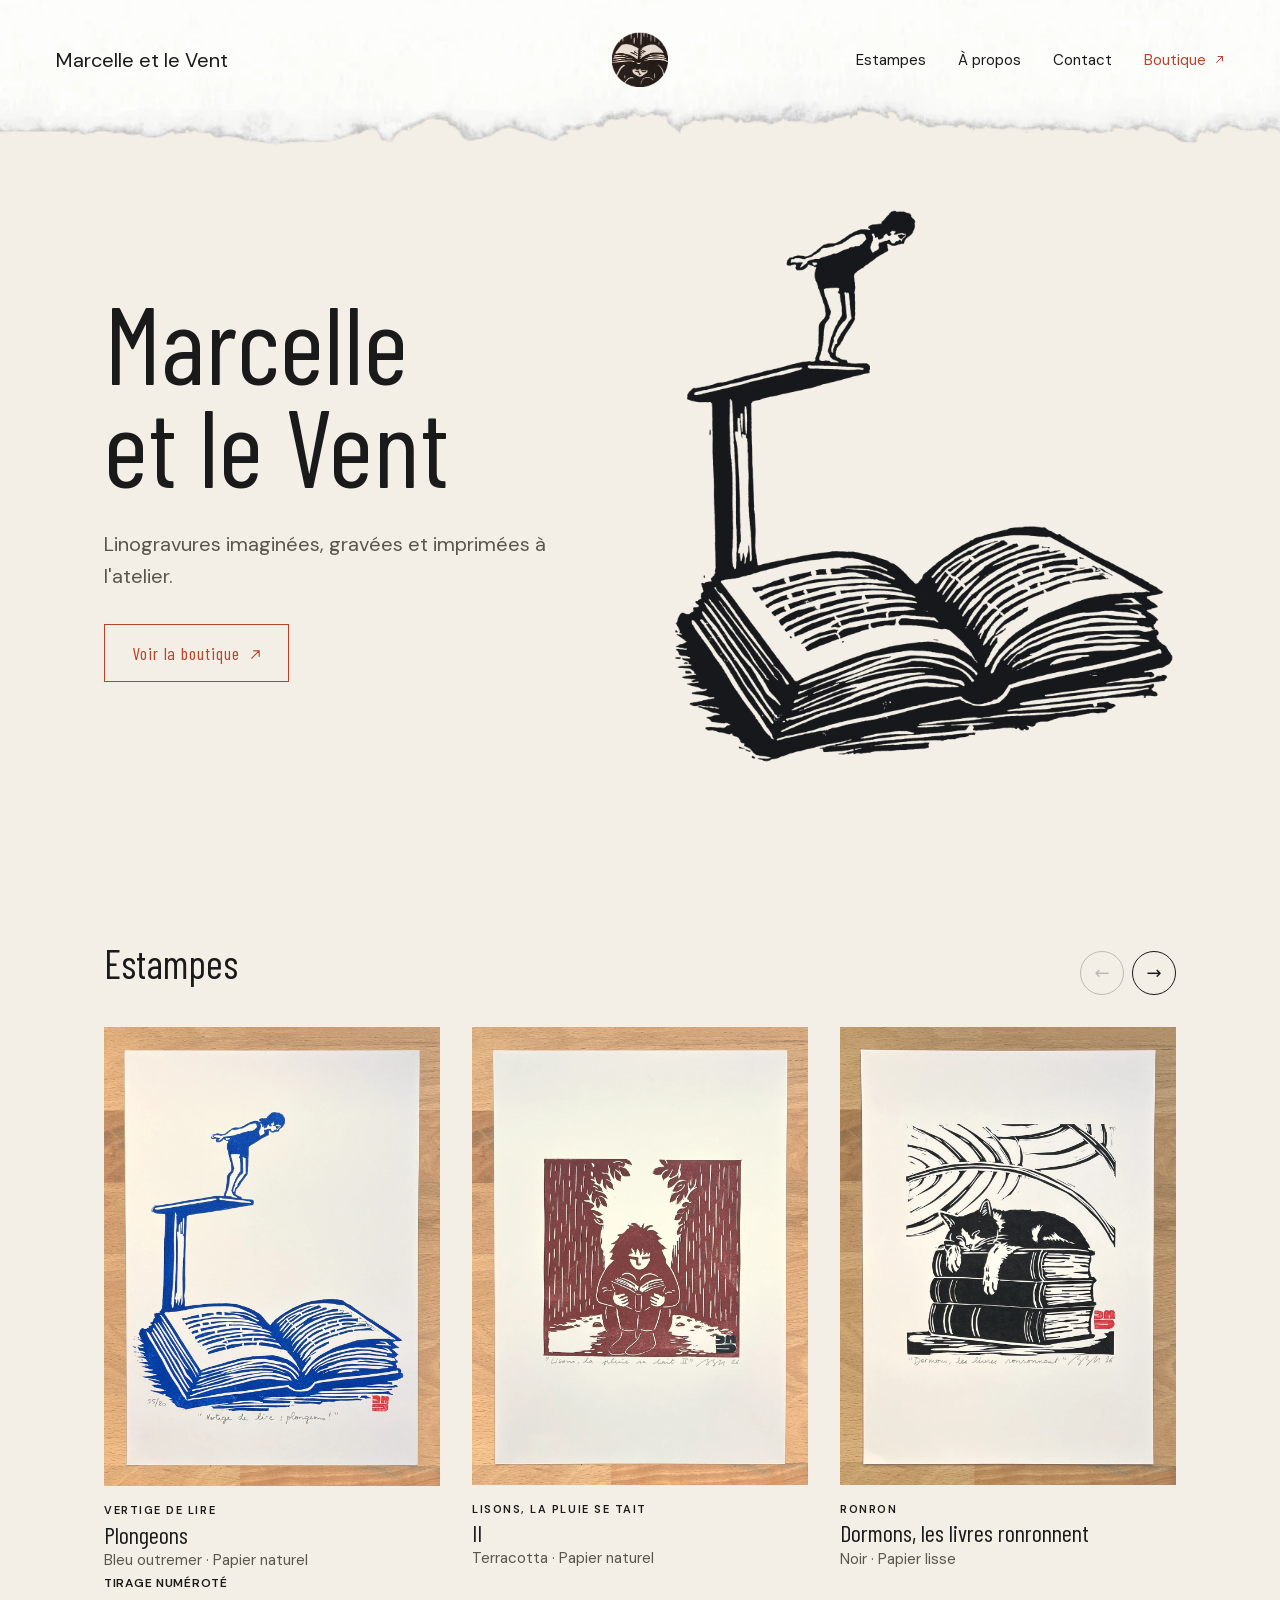
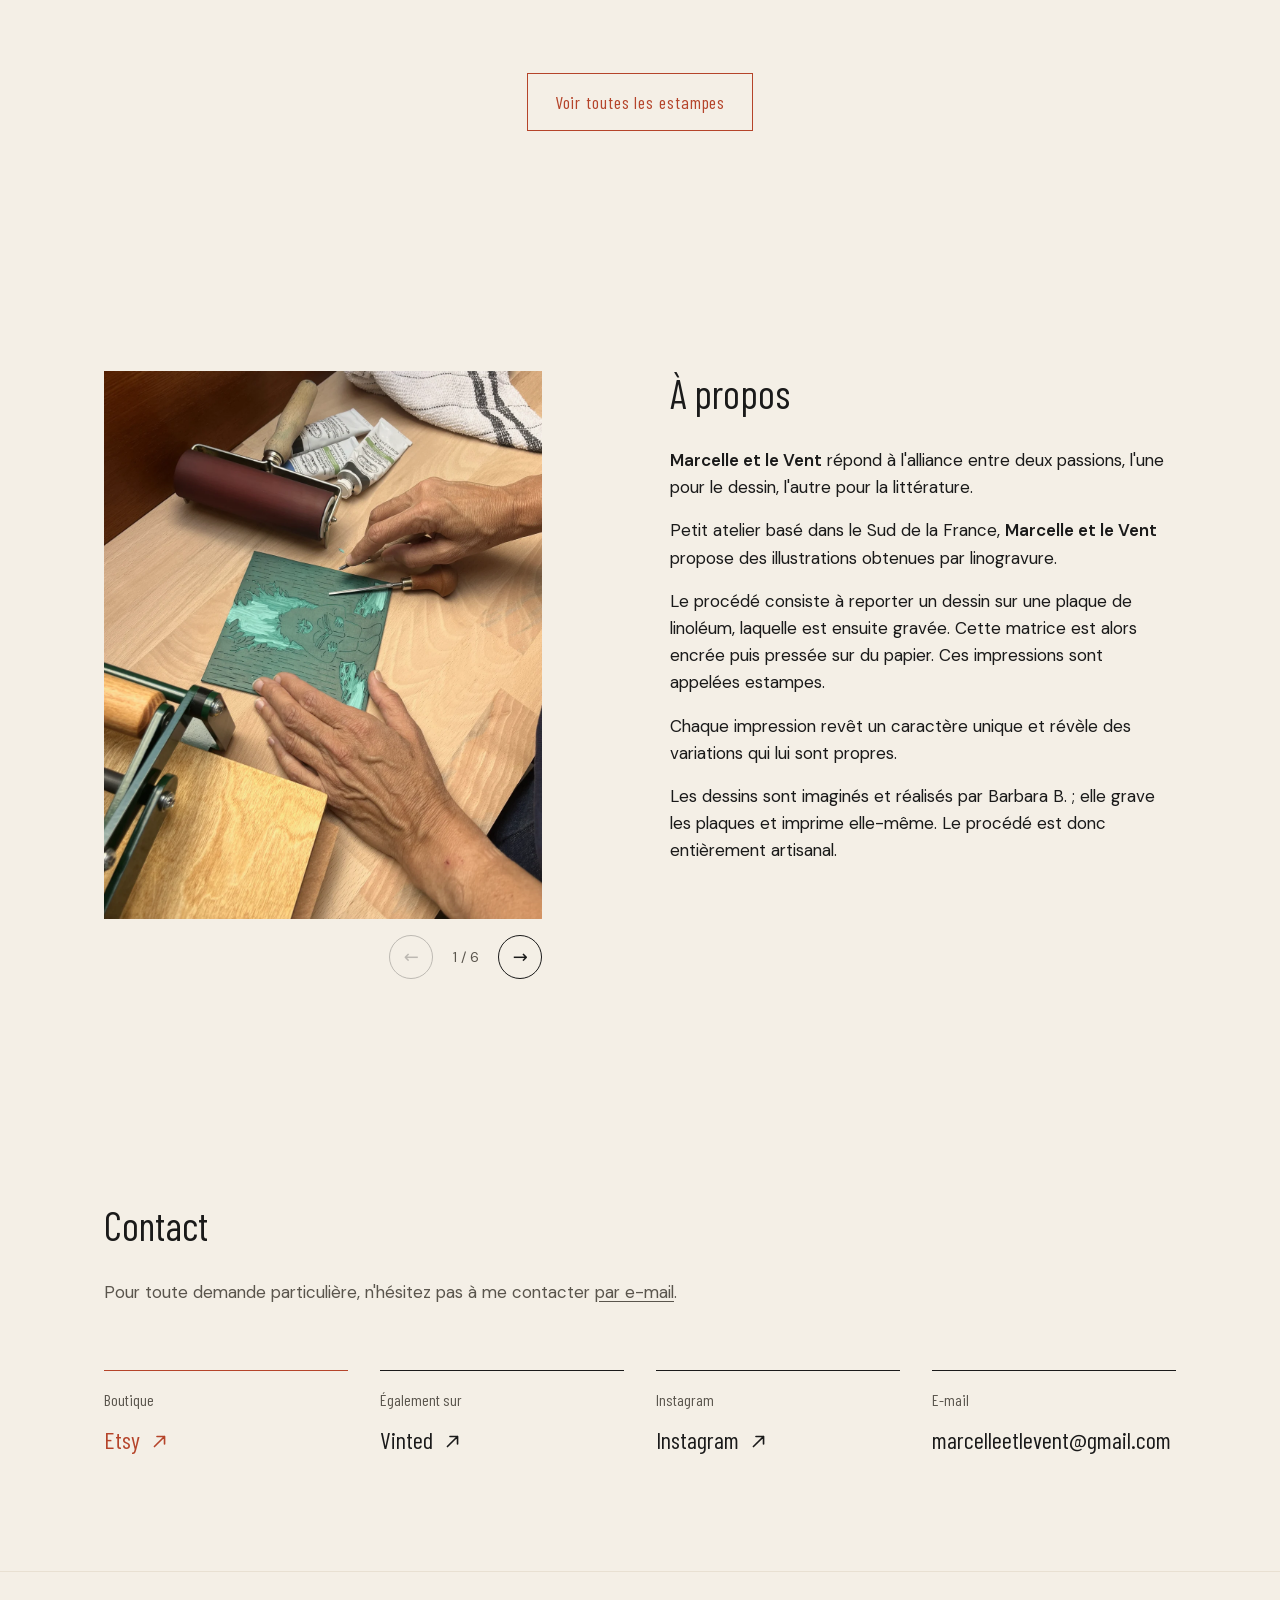
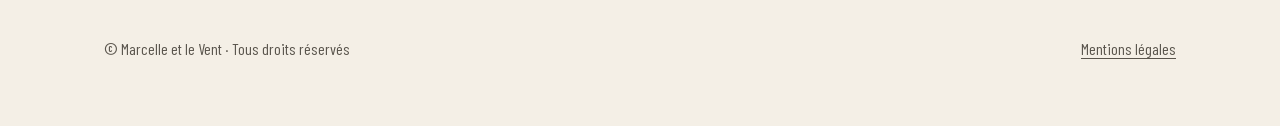
==== commit 25a23409: "Ajouter le carrousel de photos de l'atelier (À propos) et renommer Ronron - Section À propos : carro" ====
--- a/index.html
+++ b/index.html
@@ -49,7 +49,7 @@
 
     <!-- 2. Estampes : carrousel d'une sélection (jamais deux versions d'une même estampe côte à côte).
          Un clic sur une estampe l'ouvre dans la visionneuse, avec un lien vers sa collection. -->
-    <section id="estampes" class="section" aria-labelledby="estampes-titre">
+    <section id="estampes" class="section" aria-labelledby="estampes-titre" data-carousel-root>
       <div class="container">
         <div class="section-head">
           <h2 id="estampes-titre">Estampes</h2>
@@ -82,10 +82,10 @@
           <li class="print-card">
             <a class="print-card__zoom" href="images/gallery/I_Ronron_Noir_PapierLisse_retouche.webp" data-zoom data-collection-href="estampes.html#ronron">
               <img src="images/gallery/I_Ronron_Noir_PapierLisse_retouche.webp" width="1174" height="1600" loading="lazy" decoding="async"
-                   alt="Linogravure « Ronron I », encre noire sur papier lisse.">
+                   alt="Linogravure « Dormons, les livres ronronnent », encre noire sur papier lisse.">
             </a>
             <p class="print-card__collection">Ronron</p>
-            <h3 class="print-card__title">I</h3>
+            <h3 class="print-card__title">Dormons, les livres ronronnent</h3>
             <p class="print-card__meta">Noir · Papier lisse</p>
           </li>
           <li class="print-card">
@@ -119,10 +119,10 @@
           <li class="print-card">
             <a class="print-card__zoom" href="images/gallery/II_Ronron_Bleu_PapierNaturel_retouche.webp" data-zoom data-collection-href="estampes.html#ronron">
               <img src="images/gallery/II_Ronron_Bleu_PapierNaturel_retouche.webp" width="1171" height="1600" loading="lazy" decoding="async"
-                   alt="Linogravure « Ronron II », encre bleue sur papier naturel.">
+                   alt="Linogravure « Viens ! », encre bleue sur papier naturel.">
             </a>
             <p class="print-card__collection">Ronron</p>
-            <h3 class="print-card__title">II</h3>
+            <h3 class="print-card__title">Viens&nbsp;!</h3>
             <p class="print-card__meta">Bleu · Papier naturel</p>
             <p class="print-card__note">Tirage numéroté</p>
           </li>
@@ -145,10 +145,41 @@
     <!-- 3. À propos -->
     <section id="a-propos" class="section" aria-labelledby="a-propos-titre">
       <div class="container about">
-        <!-- TODO : photo (atelier, gravure…). Remplacer le bloc par :
-        <img class="about__photo" src="images/display/nom-du-fichier.jpg" alt="Description de la photo" width="800" height="1000" loading="lazy">
-        -->
-        <div class="about__photo placeholder" role="img" aria-label="Photo à venir"></div>
+        <!-- Photos de l'atelier : carrousel d'une photo à la fois (format 4:5, 1200 × 1500 px) -->
+        <div class="about__media" data-carousel-root>
+          <ul class="carousel carousel--single" data-carousel aria-label="Photos de l'atelier">
+            <li>
+              <img class="about__photo" src="images/apropos/APropos_MainGravure_LisonsLaPluieSeTait_13_retouche.webp" width="1200" height="1500" loading="lazy" decoding="async"
+                   alt="Gravure d'une plaque de linoléum, entre le rouleau, les encres et la presse.">
+            </li>
+            <li>
+              <img class="about__photo" src="images/apropos/APropos_MainGravure_LisonsLaPluieSeTait_01_retouche.webp" width="1200" height="1500" loading="lazy" decoding="async"
+                   alt="Gravure d'une plaque de linoléum à la gouge, à l'atelier.">
+            </li>
+            <li>
+              <img class="about__photo" src="images/apropos/APropos_OutilsLinogravure_Plongeons_02_retouche.webp" width="1200" height="1500" loading="lazy" decoding="async"
+                   alt="Outils de linogravure : rouleaux, gouges, spatule, encre et la plaque gravée de « Plongeons ».">
+            </li>
+            <li>
+              <img class="about__photo" src="images/apropos/APropos_DessinPlaqueOutils_AuCreuxDunLivre_07_retouche.webp" width="1200" height="1500" loading="lazy" decoding="async"
+                   alt="Dessin d'« Au creux d'un livre », reporté sur la plaque de linoléum, avec crayons et taille-crayon.">
+            </li>
+            <li>
+              <img class="about__photo" src="images/apropos/APropos_CroquisDessins_04_retouche.webp" width="1200" height="1500" loading="lazy" decoding="async"
+                   alt="Croquis préparatoires de « Sautons », de la première esquisse au dessin abouti.">
+            </li>
+            <li>
+              <img class="about__photo" src="images/apropos/APropos_CroquisDessins_10_retouche.webp" width="1200" height="1500" loading="lazy" decoding="async"
+                   alt="Carnet de croquis posé sur des dessins préparatoires.">
+            </li>
+          </ul>
+          <!-- Flèches et compteur : affichés par js/carousel.js -->
+          <div class="carousel__controls about__controls" hidden>
+            <button class="carousel__button" type="button" data-carousel-prev aria-label="Photo précédente">←</button>
+            <span class="carousel__count" data-carousel-count aria-live="polite"></span>
+            <button class="carousel__button" type="button" data-carousel-next aria-label="Photo suivante">→</button>
+          </div>
+        </div>
         <div class="about__text">
           <h2 id="a-propos-titre">À propos</h2>
           <p><strong>Marcelle et le Vent</strong> répond à l'alliance entre deux passions, l'une pour le dessin, l'autre pour la littérature.</p>
--- a/css/style.css
+++ b/css/style.css
@@ -615,9 +615,30 @@
   }
 }
 
+/* Carrousel d'une seule photo à la fois (À propos), sur toutes les largeurs */
+.carousel.carousel--single {
+  grid-auto-columns: 100%;
+  gap: var(--space-s);
+  padding-bottom: 0;
+}
+
 .carousel__controls {
   display: flex;
+  align-items: center;
   gap: var(--space-xs);
+}
+
+/* À propos : flèches et compteur sous la photo, alignés à droite */
+.about__controls {
+  justify-content: flex-end;
+  margin-top: var(--space-s);
+}
+
+.carousel__count {
+  min-width: 3.5em;
+  font-size: 0.875rem;
+  text-align: center;
+  color: var(--color-ink-soft);
 }
 
 .carousel__controls[hidden] {
@@ -867,11 +888,6 @@
 
 /* 7. Utilitaires temporaires (à supprimer quand le contenu réel est en place)
    -------------------------------------------------------------------------- */
-.placeholder {
-  aspect-ratio: 4 / 5;
-  background: var(--color-paper-dark);
-}
-
 .todo {
   font-style: italic;
 }
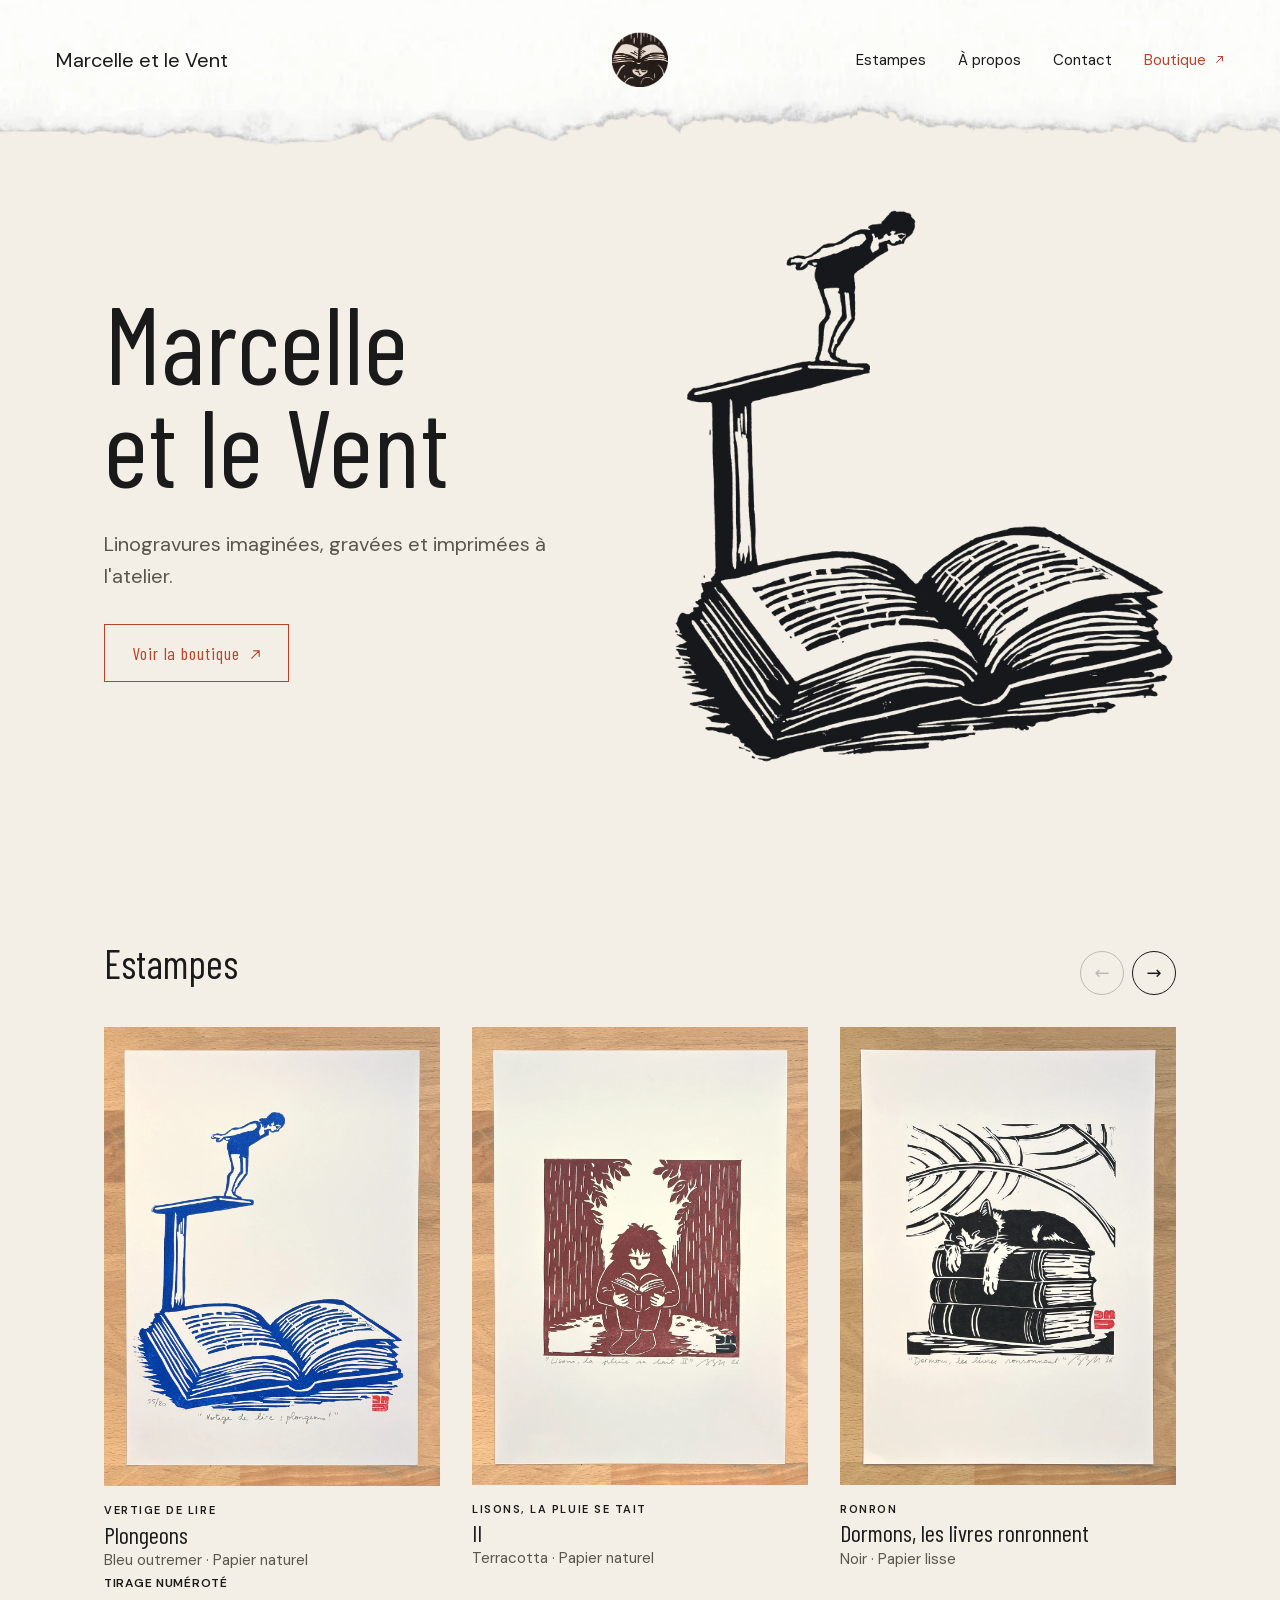
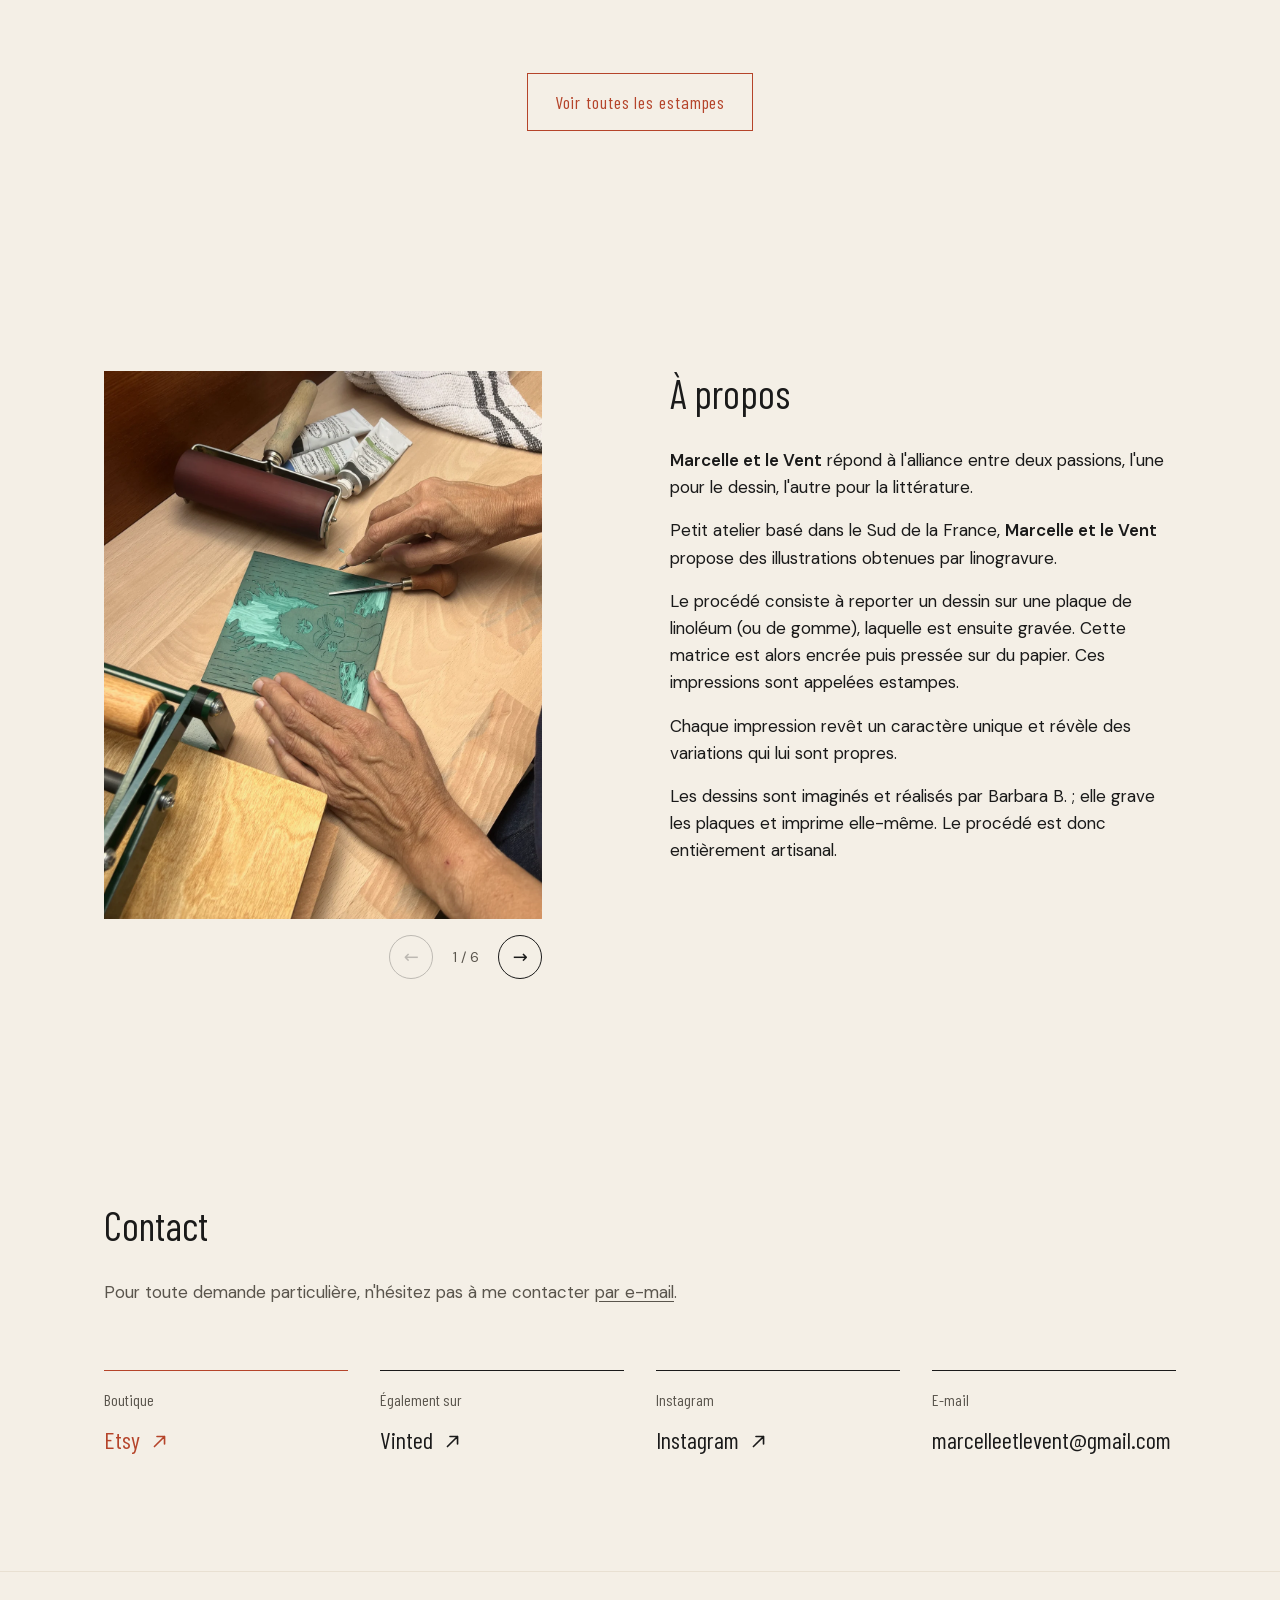
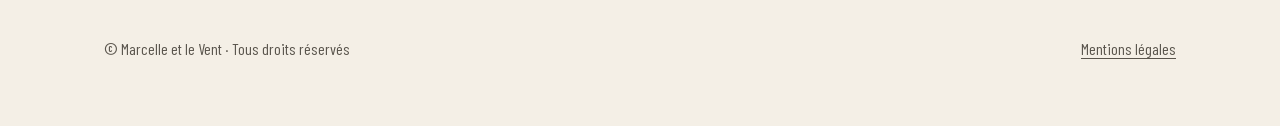
==== commit f46a05d4: "À propos : mentionner la plaque de gomme Co-Authored-By: Claude Opus 5.5 <noreply@anthropic.com>" ====
--- a/index.html
+++ b/index.html
@@ -184,7 +184,7 @@
           <h2 id="a-propos-titre">À propos</h2>
           <p><strong>Marcelle et le Vent</strong> répond à l'alliance entre deux passions, l'une pour le dessin, l'autre pour la littérature.</p>
           <p>Petit atelier basé dans le Sud de la France, <strong>Marcelle et le Vent</strong> propose des illustrations obtenues par linogravure.</p>
-          <p>Le procédé consiste à reporter un dessin sur une plaque de linoléum, laquelle est ensuite gravée. Cette matrice est alors encrée puis pressée sur du papier. Ces impressions sont appelées estampes.</p>
+          <p>Le procédé consiste à reporter un dessin sur une plaque de linoléum (ou de gomme), laquelle est ensuite gravée. Cette matrice est alors encrée puis pressée sur du papier. Ces impressions sont appelées estampes.</p>
           <p>Chaque impression revêt un caractère unique et révèle des variations qui lui sont propres.</p>
           <p>Les dessins sont imaginés et réalisés par Barbara B.&nbsp;; elle grave les plaques et imprime elle-même. Le procédé est donc entièrement artisanal.</p>
         </div>
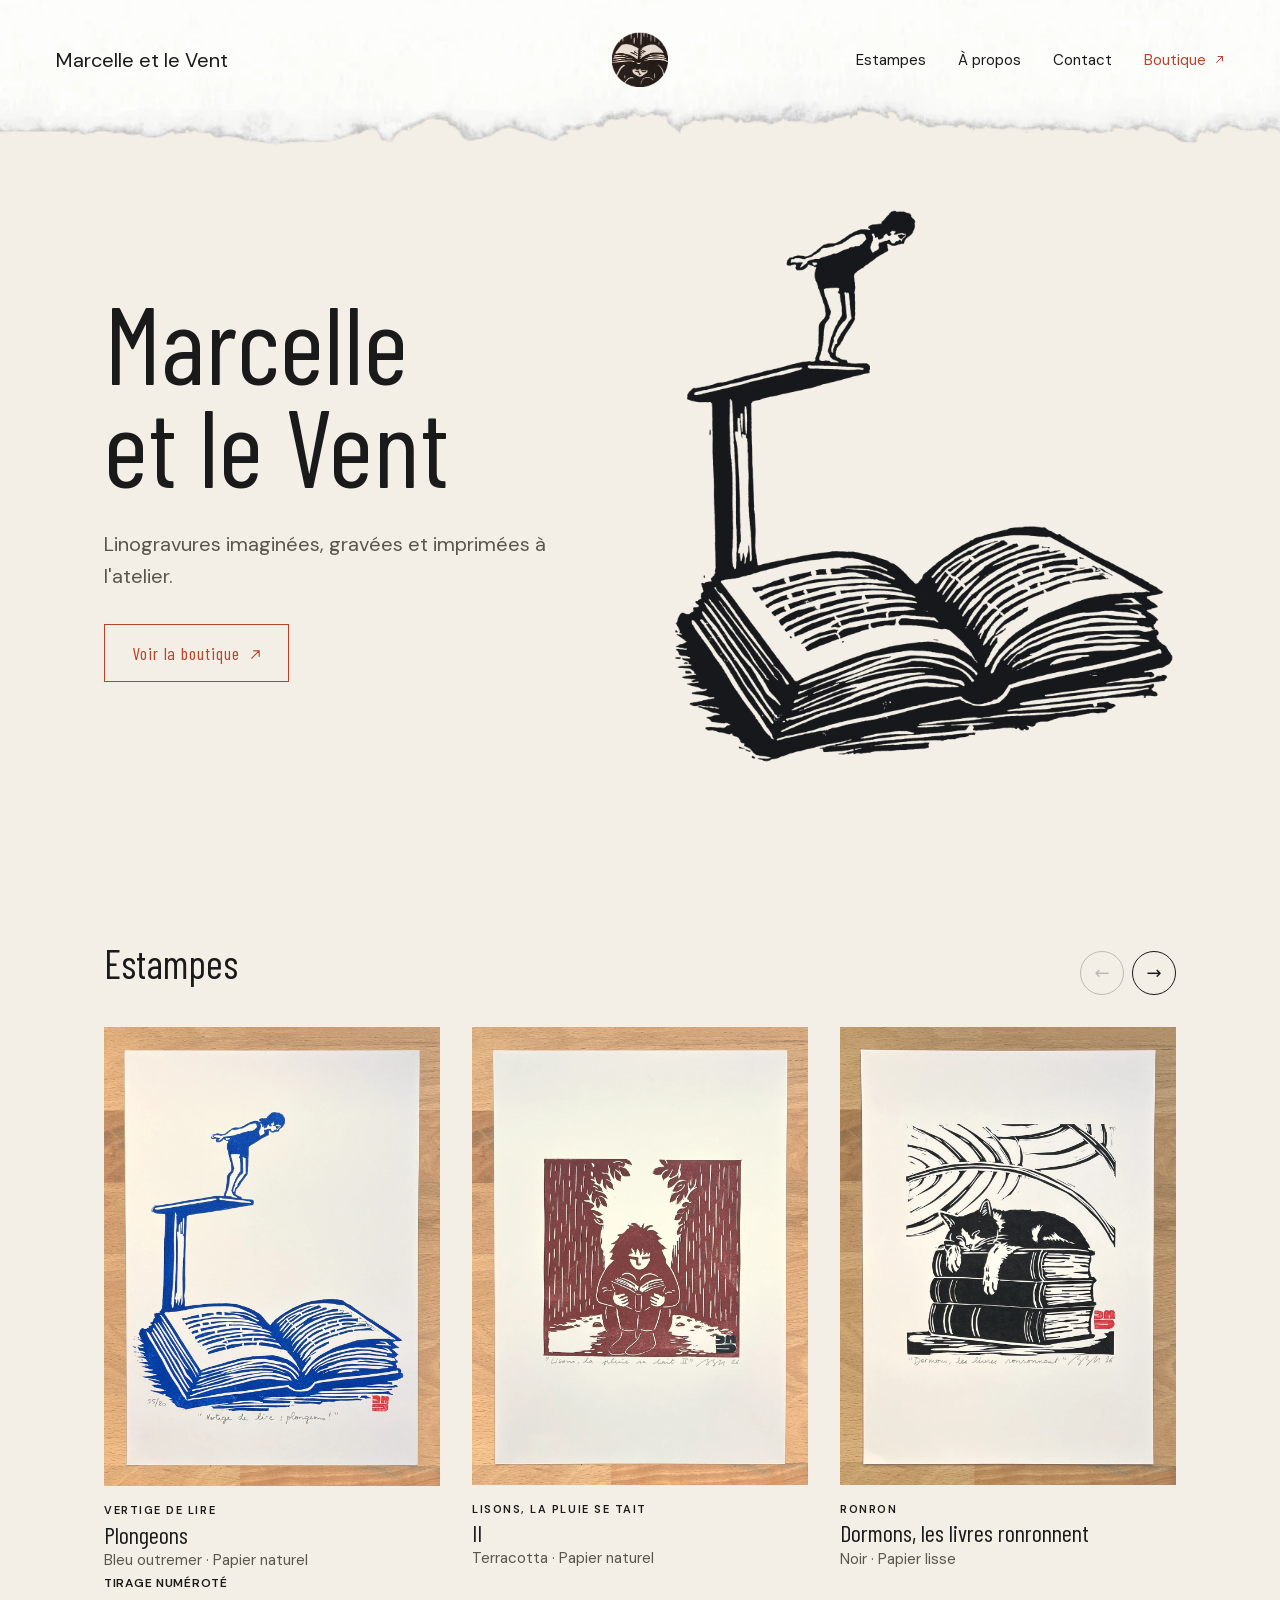
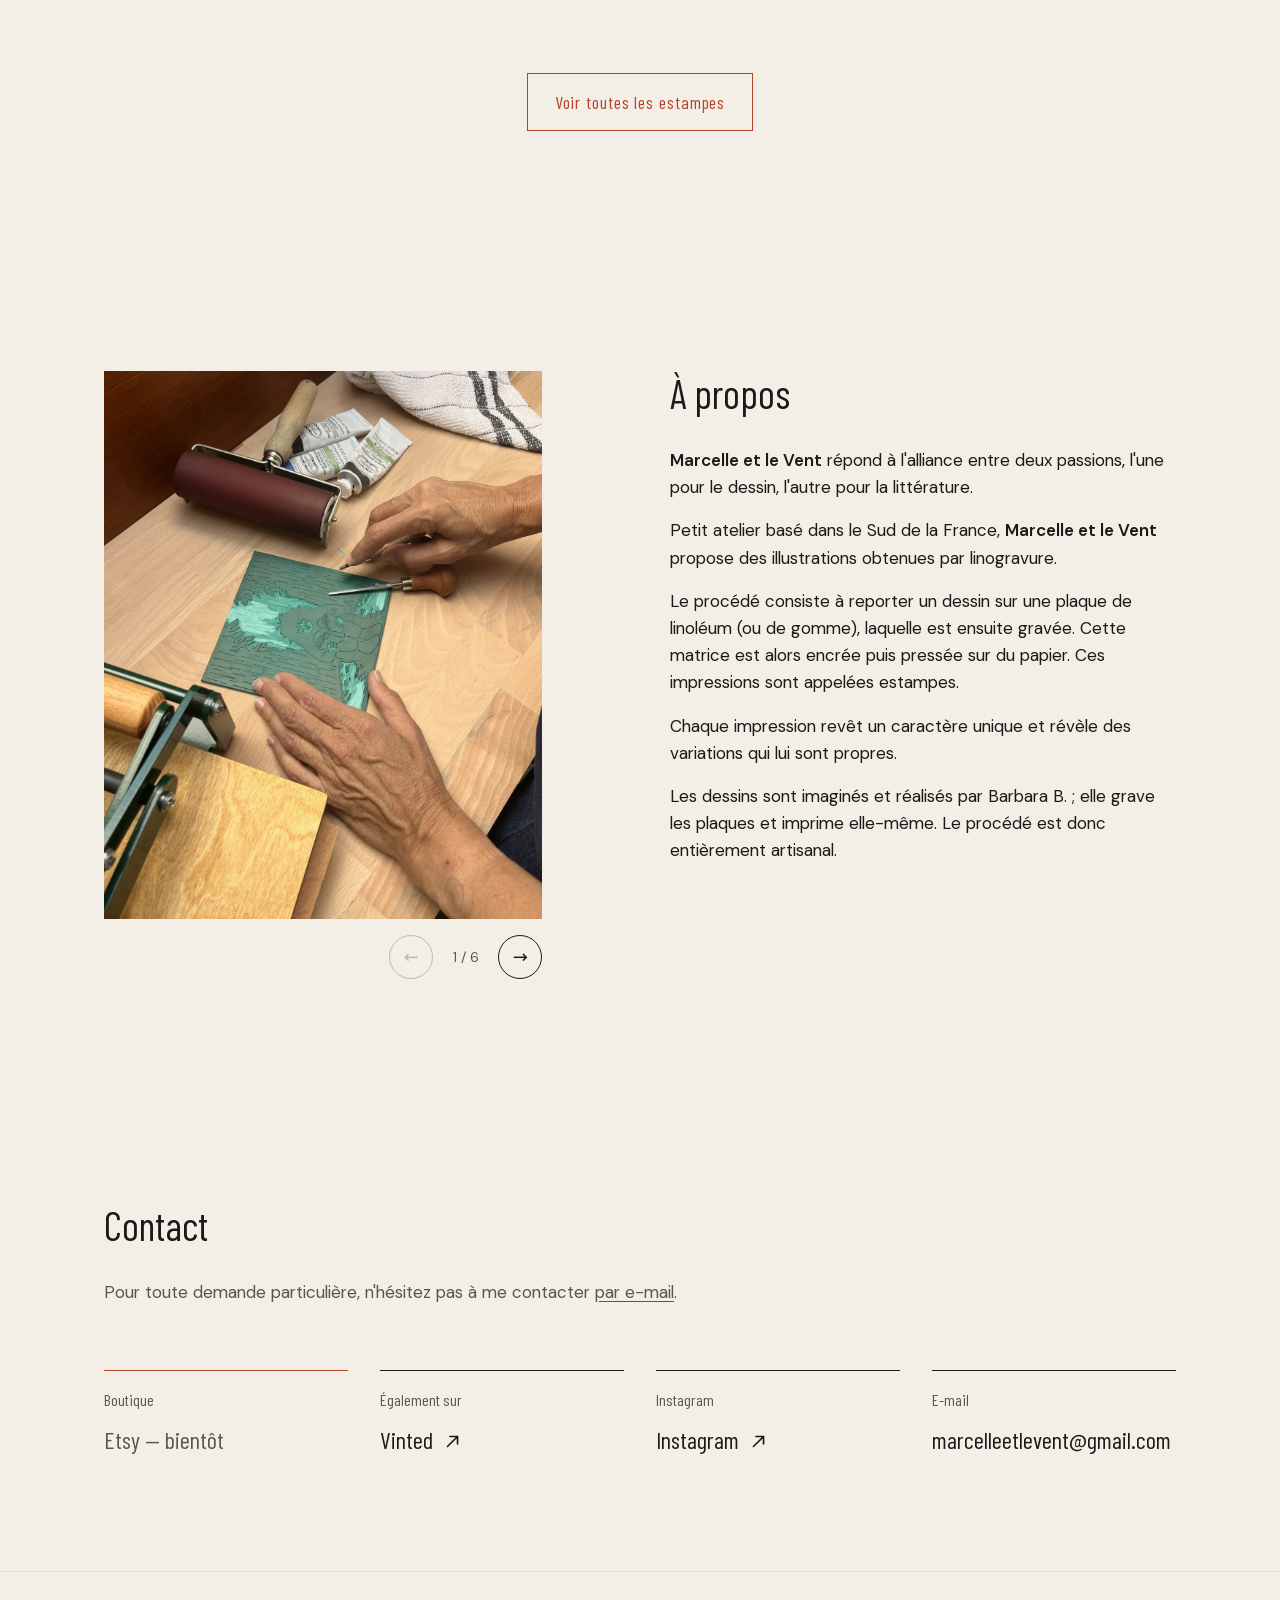
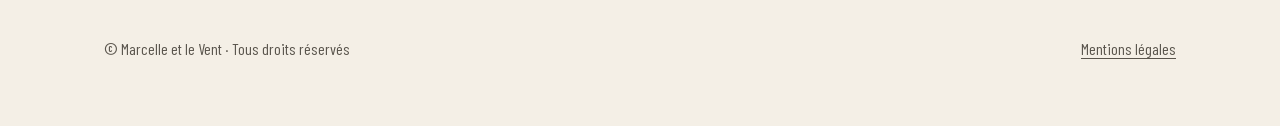
==== commit ba53c608: "Ajouter les textes des collections et la fenêtre « Boutique Etsy à venir » - Page Estampes : texte d" ====
--- a/index.html
+++ b/index.html
@@ -26,7 +26,7 @@
           <li><a href="estampes.html">Estampes</a></li>
           <li><a href="#a-propos">À propos</a></li>
           <li><a href="#contact">Contact</a></li>
-          <li><a class="site-nav__shop" href="#">Boutique <span class="icon-external" aria-hidden="true"></span></a></li><!-- Etsy -->
+          <li><a class="site-nav__shop" href="#" data-shop>Boutique <span class="icon-external" aria-hidden="true"></span></a></li><!-- Etsy -->
         </ul>
       </nav>
     </div>
@@ -40,7 +40,7 @@
         <div class="hero__text">
           <h1 class="hero__title">Marcelle <span class="hero__title-line">et le Vent</span></h1>
           <p class="hero__lead">Linogravures imaginées, gravées et imprimées à l'atelier.</p>
-          <a class="button" href="#">Voir la boutique <span class="icon-external" aria-hidden="true"></span></a><!-- Etsy -->
+          <a class="button" href="#" data-shop>Voir la boutique <span class="icon-external" aria-hidden="true"></span></a><!-- Etsy -->
         </div>
         <img class="hero__image" src="images/gallery/image-vitrine-encre.webp" width="1400" height="1550"
              alt="Linogravure « Plongeons » à l'encre noire : une silhouette en maillot de bain, penchée au bout d'un plongeoir, s'apprête à plonger dans un grand livre ouvert.">
@@ -199,7 +199,9 @@
         <ul class="contact-list">
           <li class="contact-list__shop">
             <span class="contact-list__label">Boutique</span>
-            <a href="#">Etsy <span class="icon-external" aria-hidden="true"></span></a><!-- Etsy -->
+            <!-- Etsy : à l'ouverture de la boutique, remplacer cette ligne par
+            <a href="ADRESSE_ETSY">Etsy <span class="icon-external" aria-hidden="true"></span></a> -->
+            <span class="contact-list__soon">Etsy — bientôt</span>
           </li>
           <li>
             <span class="contact-list__label">Également sur</span>
@@ -228,5 +230,6 @@
   </footer>
   <script src="js/carousel.js" defer></script>
   <script src="js/lightbox.js" defer></script>
+  <script src="js/shop.js" defer></script>
 </body>
 </html>
--- a/css/style.css
+++ b/css/style.css
@@ -7,7 +7,7 @@
    4. En-tête et pied de page
    5. Sections
    6. Composants
-   7. Utilitaires temporaires
+   7. Boutique Etsy à venir
    ========================================================================== */
 
 
@@ -448,10 +448,18 @@
   margin-bottom: var(--space-s);
 }
 
+/* Texte de présentation : sur toute la largeur de la grille d'estampes */
 .collection__intro {
-  max-width: var(--width-text);
   margin-bottom: var(--space-l);
   color: var(--color-ink-soft);
+}
+
+.collection__intro p {
+  margin-bottom: 0.4rem; /* paragraphes plus rapprochés que dans le reste du site */
+}
+
+.collection__intro p:last-child {
+  margin-bottom: 0;
 }
 
 .print-grid {
@@ -886,8 +894,65 @@
 }
 
 
-/* 7. Utilitaires temporaires (à supprimer quand le contenu réel est en place)
+/* 7. Boutique Etsy à venir
+   Fenêtre ouverte par les liens « Boutique » tant que la boutique n'est pas
+   en ligne (js/shop.js). Même fond flouté que la visionneuse.
    -------------------------------------------------------------------------- */
-.todo {
-  font-style: italic;
-}
+.shop-dialog {
+  width: min(26rem, calc(100% - 2 * var(--space-s)));
+  padding: var(--space-l) var(--space-m) var(--space-m);
+  border: 1px solid var(--color-paper-dark);
+  background: var(--color-paper);
+  color: var(--color-ink);
+  text-align: center;
+  box-shadow: 0 0.5rem 2rem rgb(26 26 26 / 0.12);
+}
+
+.shop-dialog::backdrop {
+  background: rgb(244 239 230 / 0.6);
+  -webkit-backdrop-filter: blur(8px);
+  backdrop-filter: blur(8px);
+}
+
+.shop-dialog__title {
+  margin-bottom: var(--space-xs);
+  font-family: var(--font-sans);
+  font-size: 1.75rem;
+  line-height: 1.1;
+}
+
+.shop-dialog .button {
+  margin-top: var(--space-s);
+}
+
+.shop-dialog__contact {
+  margin: var(--space-m) 0 0;
+  font-size: 0.875rem;
+  color: var(--color-ink-soft);
+}
+
+.shop-dialog__close {
+  position: absolute;
+  top: var(--space-xs);
+  right: var(--space-xs);
+  width: 2.25rem;
+  height: 2.25rem;
+  border: 0;
+  background: transparent;
+  color: var(--color-ink);
+  font: inherit;
+  font-size: 1.5rem;
+  line-height: 1;
+  cursor: pointer;
+}
+
+/* Section Contact : boutique pas encore ouverte */
+.contact-list__soon {
+  font-family: var(--font-sans);
+  font-size: 1.5rem;
+  color: var(--color-ink-soft);
+}
+
+.shop-dialog:focus {
+  outline: none;
+}
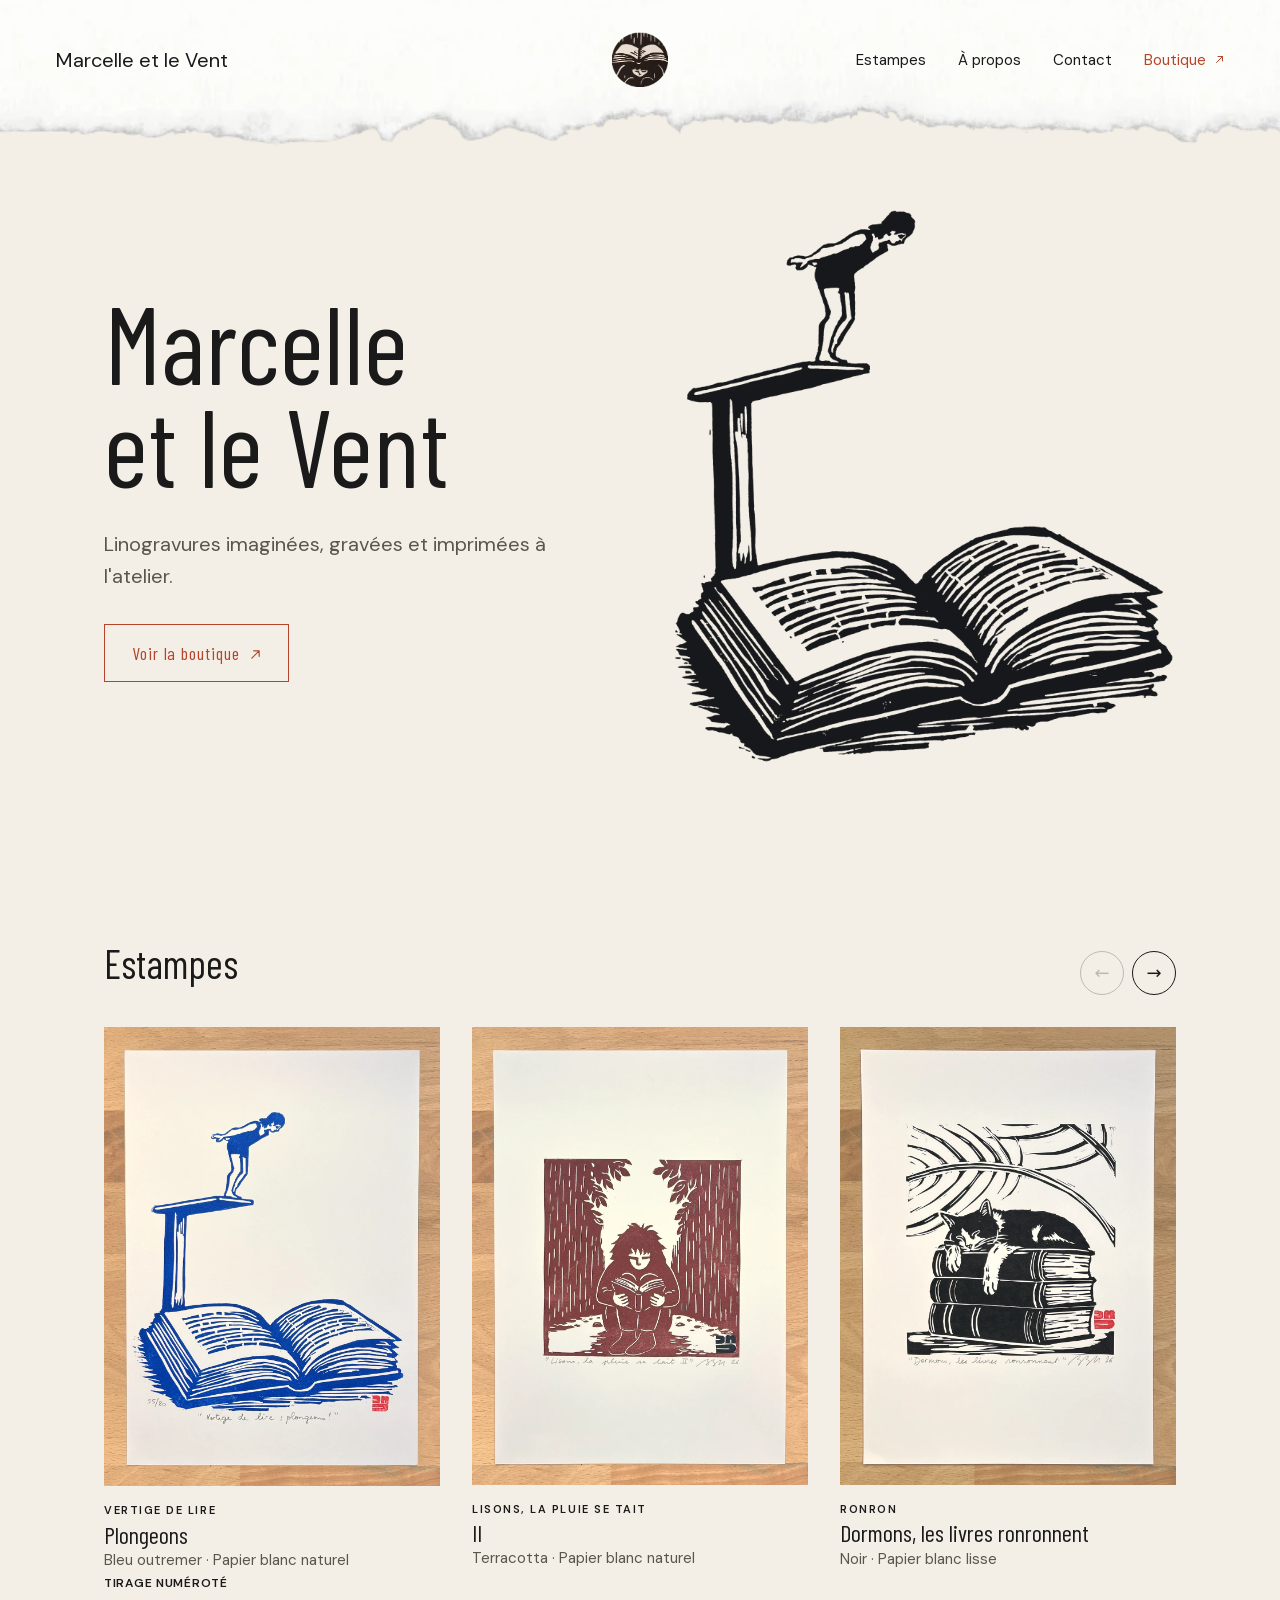
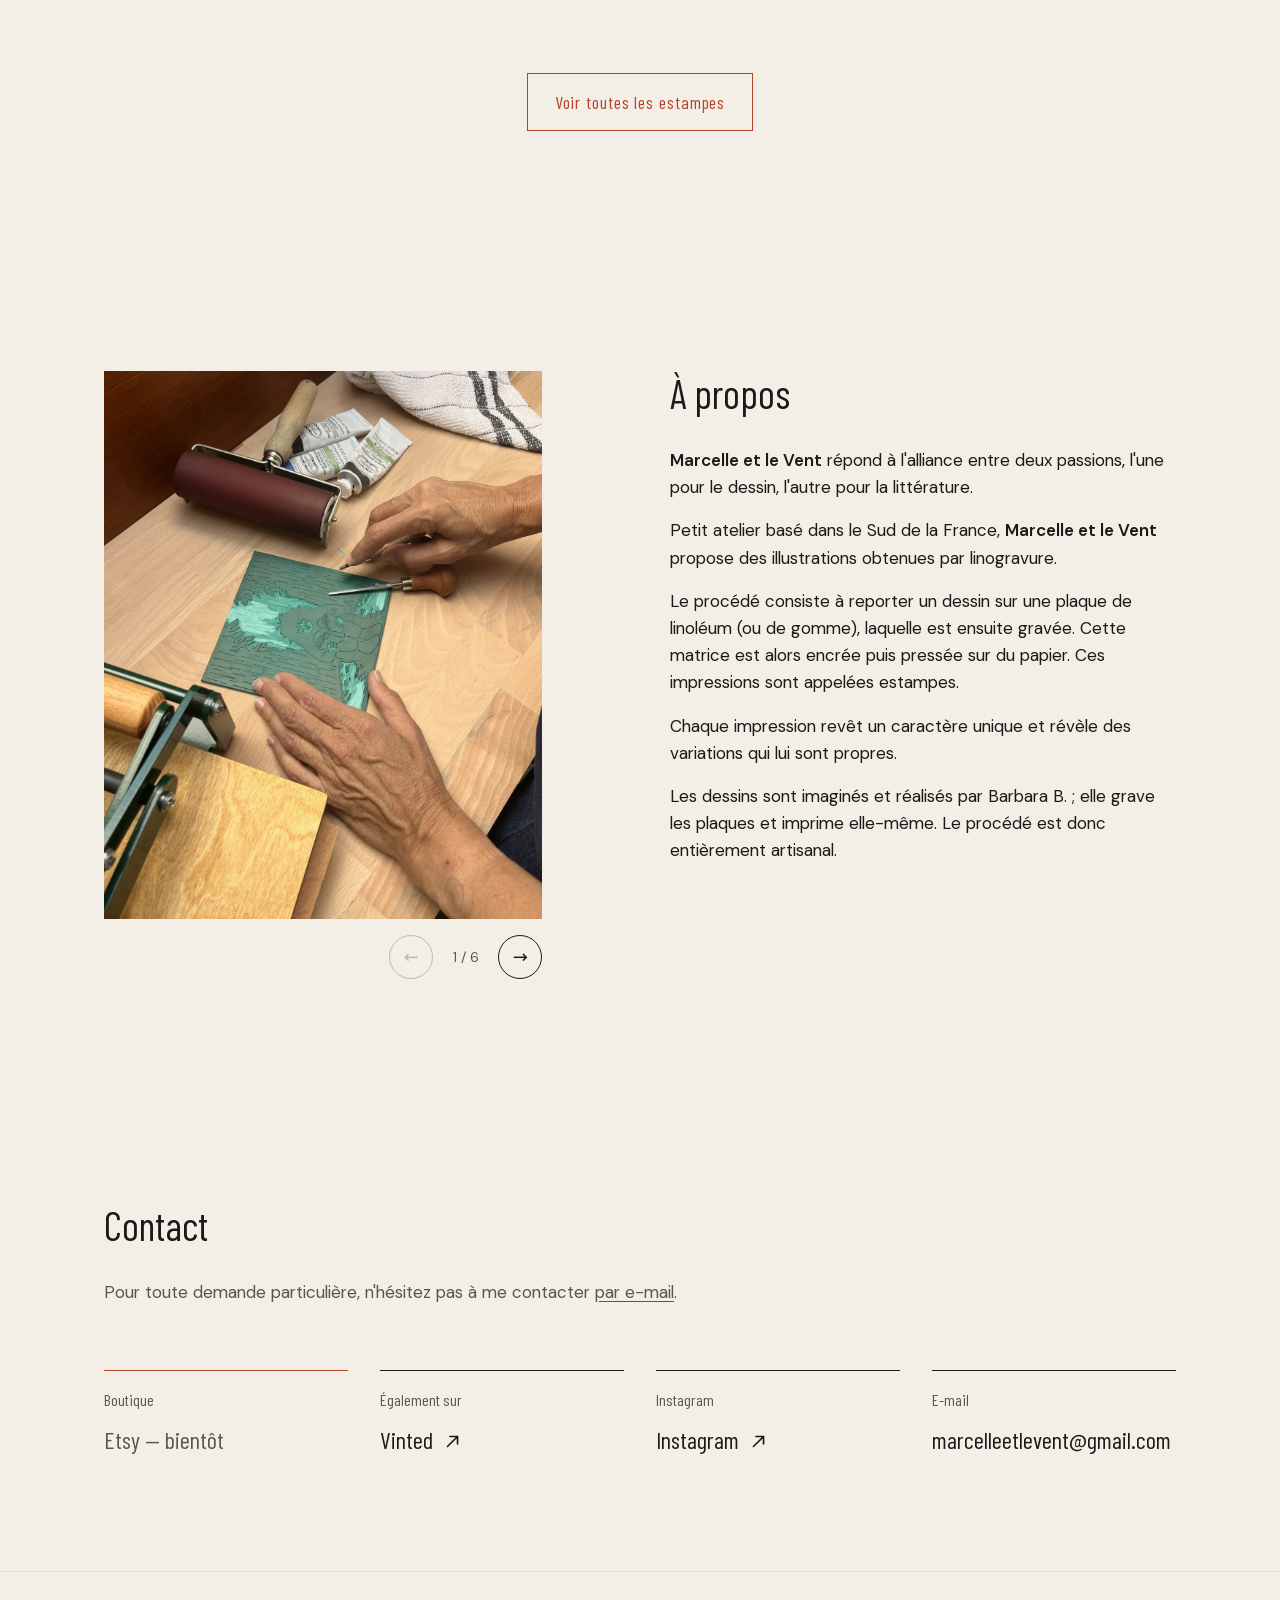
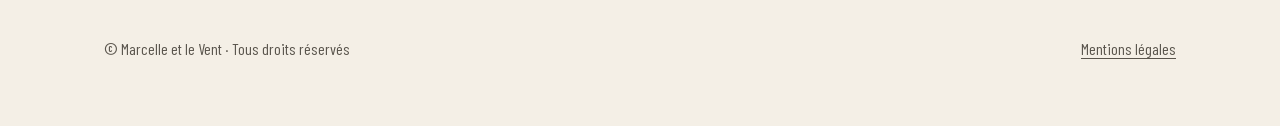
==== commit 0fe5ddcc: "Préciser les noms des papiers et les afficher sur deux lignes sur mobile - Papier blanc naturel, Pap" ====
--- a/index.html
+++ b/index.html
@@ -63,77 +63,77 @@
           <li class="print-card">
             <a class="print-card__zoom" href="images/gallery/Plongeons_VertigeDeLire_BleuOutreMer_PapierNaturel_retouche.webp" data-zoom data-collection-href="estampes.html#vertige-de-lire">
               <img src="images/gallery/Plongeons_VertigeDeLire_BleuOutreMer_PapierNaturel_retouche.webp" width="1171" height="1600" loading="lazy" decoding="async"
-                   alt="Linogravure « Plongeons », encre bleu outremer sur papier naturel.">
+                   alt="Linogravure « Plongeons », encre bleu outremer sur papier blanc naturel.">
             </a>
             <p class="print-card__collection">Vertige de lire</p>
             <h3 class="print-card__title">Plongeons</h3>
-            <p class="print-card__meta">Bleu outremer · Papier naturel</p>
+            <p class="print-card__meta"><span>Bleu outremer</span><span class="print-card__sep"> · </span><span>Papier blanc naturel</span></p>
             <p class="print-card__note">Tirage numéroté</p>
           </li>
           <li class="print-card">
             <a class="print-card__zoom" href="images/gallery/II_LisonsLaPluieSeTait_TerraCotta_PapierNaturel_retouche.webp" data-zoom data-collection-href="estampes.html#lisons-la-pluie-se-tait">
               <img src="images/gallery/II_LisonsLaPluieSeTait_TerraCotta_PapierNaturel_retouche.webp" width="1175" height="1600" loading="lazy" decoding="async"
-                   alt="Linogravure « Lisons, la pluie se tait II », encre terracotta sur papier naturel.">
+                   alt="Linogravure « Lisons, la pluie se tait II », encre terracotta sur papier blanc naturel.">
             </a>
             <p class="print-card__collection">Lisons, la pluie se tait</p>
             <h3 class="print-card__title">II</h3>
-            <p class="print-card__meta">Terracotta · Papier naturel</p>
+            <p class="print-card__meta"><span>Terracotta</span><span class="print-card__sep"> · </span><span>Papier blanc naturel</span></p>
           </li>
           <li class="print-card">
             <a class="print-card__zoom" href="images/gallery/I_Ronron_Noir_PapierLisse_retouche.webp" data-zoom data-collection-href="estampes.html#ronron">
               <img src="images/gallery/I_Ronron_Noir_PapierLisse_retouche.webp" width="1174" height="1600" loading="lazy" decoding="async"
-                   alt="Linogravure « Dormons, les livres ronronnent », encre noire sur papier lisse.">
+                   alt="Linogravure « Dormons, les livres ronronnent », encre noire sur papier blanc lisse.">
             </a>
             <p class="print-card__collection">Ronron</p>
             <h3 class="print-card__title">Dormons, les livres ronronnent</h3>
-            <p class="print-card__meta">Noir · Papier lisse</p>
+            <p class="print-card__meta"><span>Noir</span><span class="print-card__sep"> · </span><span>Papier blanc lisse</span></p>
           </li>
           <li class="print-card">
             <a class="print-card__zoom" href="images/gallery/I_AuCreuxDunLivre_Bleu_Coton_retouche.webp" data-zoom data-collection-href="estampes.html#au-creux-dun-livre">
               <img src="images/gallery/I_AuCreuxDunLivre_Bleu_Coton_retouche.webp" width="1172" height="1600" loading="lazy" decoding="async"
-                   alt="Linogravure « Au creux d'un livre I », encre bleue sur papier coton.">
+                   alt="Linogravure « Au creux d'un livre I », encre bleue sur papier coton crème.">
             </a>
             <p class="print-card__collection">Au creux d'un livre</p>
             <h3 class="print-card__title">I</h3>
-            <p class="print-card__meta">Bleu · Papier coton</p>
+            <p class="print-card__meta"><span>Bleu</span><span class="print-card__sep"> · </span><span>Papier coton crème</span></p>
           </li>
           <li class="print-card">
             <a class="print-card__zoom" href="images/gallery/Grimpons_VertigeDeLire_Bleu_PapierNaturel_retouche.webp" data-zoom data-collection-href="estampes.html#vertige-de-lire">
               <img src="images/gallery/Grimpons_VertigeDeLire_Bleu_PapierNaturel_retouche.webp" width="1174" height="1600" loading="lazy" decoding="async"
-                   alt="Linogravure « Grimpons », encre bleue sur papier naturel.">
+                   alt="Linogravure « Grimpons », encre bleue sur papier blanc naturel.">
             </a>
             <p class="print-card__collection">Vertige de lire</p>
             <h3 class="print-card__title">Grimpons</h3>
-            <p class="print-card__meta">Bleu · Papier naturel</p>
+            <p class="print-card__meta"><span>Bleu</span><span class="print-card__sep"> · </span><span>Papier blanc naturel</span></p>
             <p class="print-card__note">Tirage numéroté</p>
           </li>
           <li class="print-card">
             <a class="print-card__zoom" href="images/gallery/V_LisonsLaPluieSeTait_Noir_PapierNaturel_retouche.webp" data-zoom data-collection-href="estampes.html#lisons-la-pluie-se-tait">
               <img src="images/gallery/V_LisonsLaPluieSeTait_Noir_PapierNaturel_retouche.webp" width="1174" height="1600" loading="lazy" decoding="async"
-                   alt="Linogravure « Lisons, la pluie se tait V », encre noire sur papier naturel.">
+                   alt="Linogravure « Lisons, la pluie se tait V », encre noire sur papier blanc naturel.">
             </a>
             <p class="print-card__collection">Lisons, la pluie se tait</p>
             <h3 class="print-card__title">V</h3>
-            <p class="print-card__meta">Noir · Papier naturel</p>
+            <p class="print-card__meta"><span>Noir</span><span class="print-card__sep"> · </span><span>Papier blanc naturel</span></p>
           </li>
           <li class="print-card">
             <a class="print-card__zoom" href="images/gallery/II_Ronron_Bleu_PapierNaturel_retouche.webp" data-zoom data-collection-href="estampes.html#ronron">
               <img src="images/gallery/II_Ronron_Bleu_PapierNaturel_retouche.webp" width="1171" height="1600" loading="lazy" decoding="async"
-                   alt="Linogravure « Viens ! », encre bleue sur papier naturel.">
+                   alt="Linogravure « Viens ! », encre bleue sur papier blanc naturel.">
             </a>
             <p class="print-card__collection">Ronron</p>
             <h3 class="print-card__title">Viens&nbsp;!</h3>
-            <p class="print-card__meta">Bleu · Papier naturel</p>
+            <p class="print-card__meta"><span>Bleu</span><span class="print-card__sep"> · </span><span>Papier blanc naturel</span></p>
             <p class="print-card__note">Tirage numéroté</p>
           </li>
           <li class="print-card">
             <a class="print-card__zoom" href="images/gallery/EntronsLaPluieMurmure_Entrons_Bleu_PapierNaturel_retouche.webp" data-zoom data-collection-href="estampes.html#entrons">
               <img src="images/gallery/EntronsLaPluieMurmure_Entrons_Bleu_PapierNaturel_retouche.webp" width="1174" height="1600" loading="lazy" decoding="async"
-                   alt="Linogravure « Entrons, la pluie murmure », encre bleue sur papier naturel.">
+                   alt="Linogravure « Entrons, la pluie murmure », encre bleue sur papier blanc naturel.">
             </a>
             <p class="print-card__collection">Entrons</p>
             <h3 class="print-card__title">Entrons, la pluie murmure</h3>
-            <p class="print-card__meta">Bleu · Papier naturel</p>
+            <p class="print-card__meta"><span>Bleu</span><span class="print-card__sep"> · </span><span>Papier blanc naturel</span></p>
           </li>
         </ul>
         <p class="gallery__more">
--- a/css/style.css
+++ b/css/style.css
@@ -533,6 +533,18 @@
 
   .print-card__meta {
     font-size: 0.8125rem;
+  }
+}
+
+/* Sur mobile : encre et papier sur deux lignes, sans le point séparateur
+   (page Estampes et carrousel de l'accueil) */
+@media (max-width: 34rem) {
+  .print-card__meta span {
+    display: block;
+  }
+
+  .print-card__meta .print-card__sep {
+    display: none;
   }
 }
 
